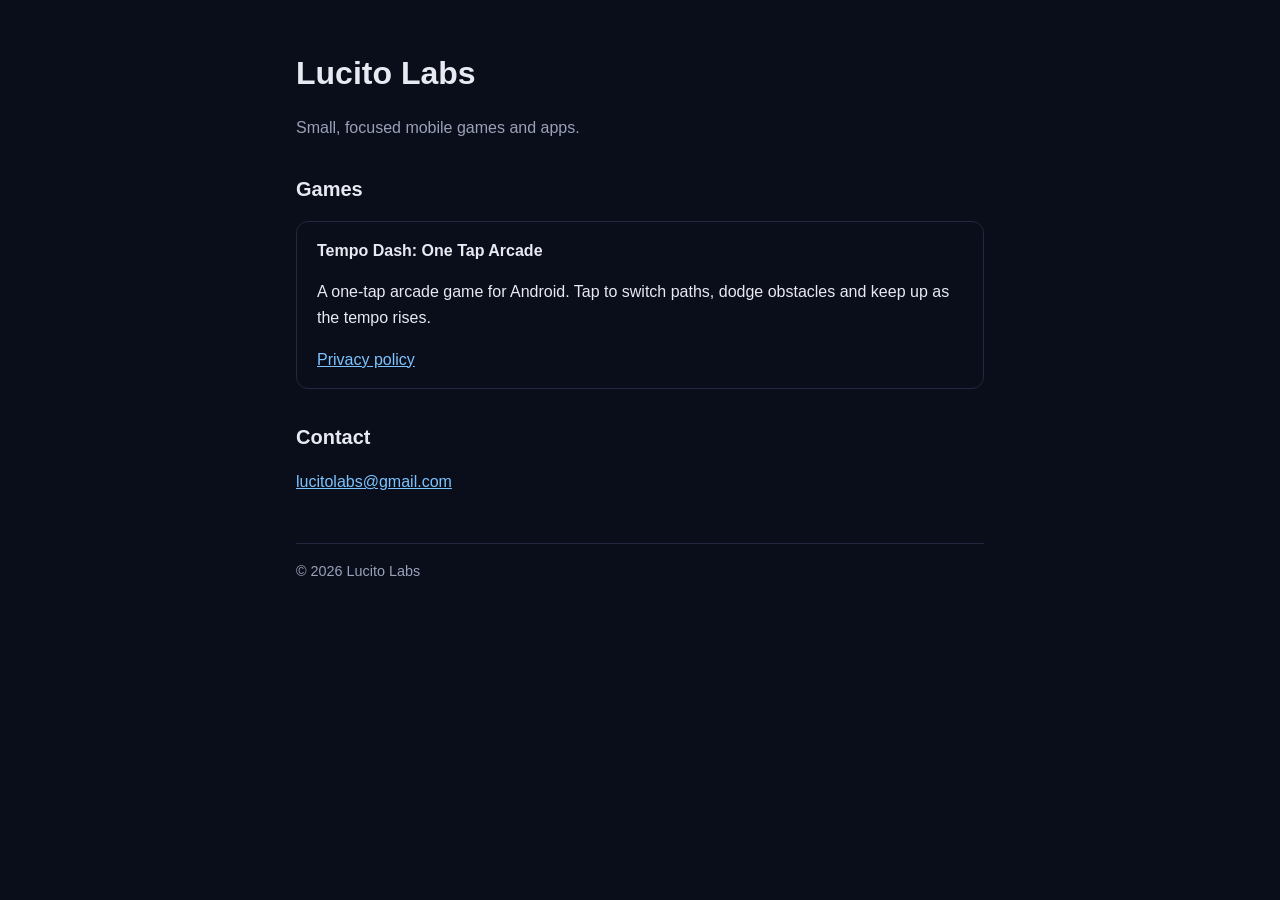
==== index.html @ 411f513b "feat: add studio site, Tempo Dash privacy policy and app-ads.txt" ====
<!doctype html>
<html lang="en">
<head>
  <meta charset="utf-8">
  <meta name="viewport" content="width=device-width, initial-scale=1">
  <title>Lucito Labs</title>
  <meta name="description" content="Lucito Labs makes small, focused mobile games and apps.">
  <link rel="stylesheet" href="style.css">
</head>
<body>
  <main>
    <h1>Lucito Labs</h1>
    <p class="muted">Small, focused mobile games and apps.</p>

    <h2>Games</h2>
    <div class="card">
      <strong>Tempo Dash: One Tap Arcade</strong>
      <p>A one-tap arcade game for Android. Tap to switch paths, dodge obstacles and keep up as the tempo rises.</p>
      <a href="tempo-dash/privacy.html">Privacy policy</a>
    </div>

    <h2>Contact</h2>
    <p><a href="mailto:lucitolabs@gmail.com">lucitolabs@gmail.com</a></p>

    <footer>&copy; 2026 Lucito Labs</footer>
  </main>
</body>
</html>
---- style.css ----
:root {
  --bg: #0a0d1a;
  --fg: #e8eaf2;
  --muted: #9aa1b8;
  --accent: #7cc4ff;
  --line: #222842;
}

* { box-sizing: border-box; }

body {
  margin: 0;
  background: var(--bg);
  color: var(--fg);
  font: 16px/1.6 -apple-system, BlinkMacSystemFont, "Segoe UI", Roboto, Helvetica, Arial, sans-serif;
}

main {
  max-width: 720px;
  margin: 0 auto;
  padding: 48px 16px 64px;
}

h1 { font-size: 2rem; margin: 0 0 8px; }
h2 { font-size: 1.25rem; margin: 32px 0 8px; }
p, li { color: var(--fg); }
.muted { color: var(--muted); }
a { color: var(--accent); }

.card {
  border: 1px solid var(--line);
  border-radius: 12px;
  padding: 16px 20px;
  margin: 16px 0;
}

footer {
  margin-top: 48px;
  padding-top: 16px;
  border-top: 1px solid var(--line);
  color: var(--muted);
  font-size: 0.9rem;
}
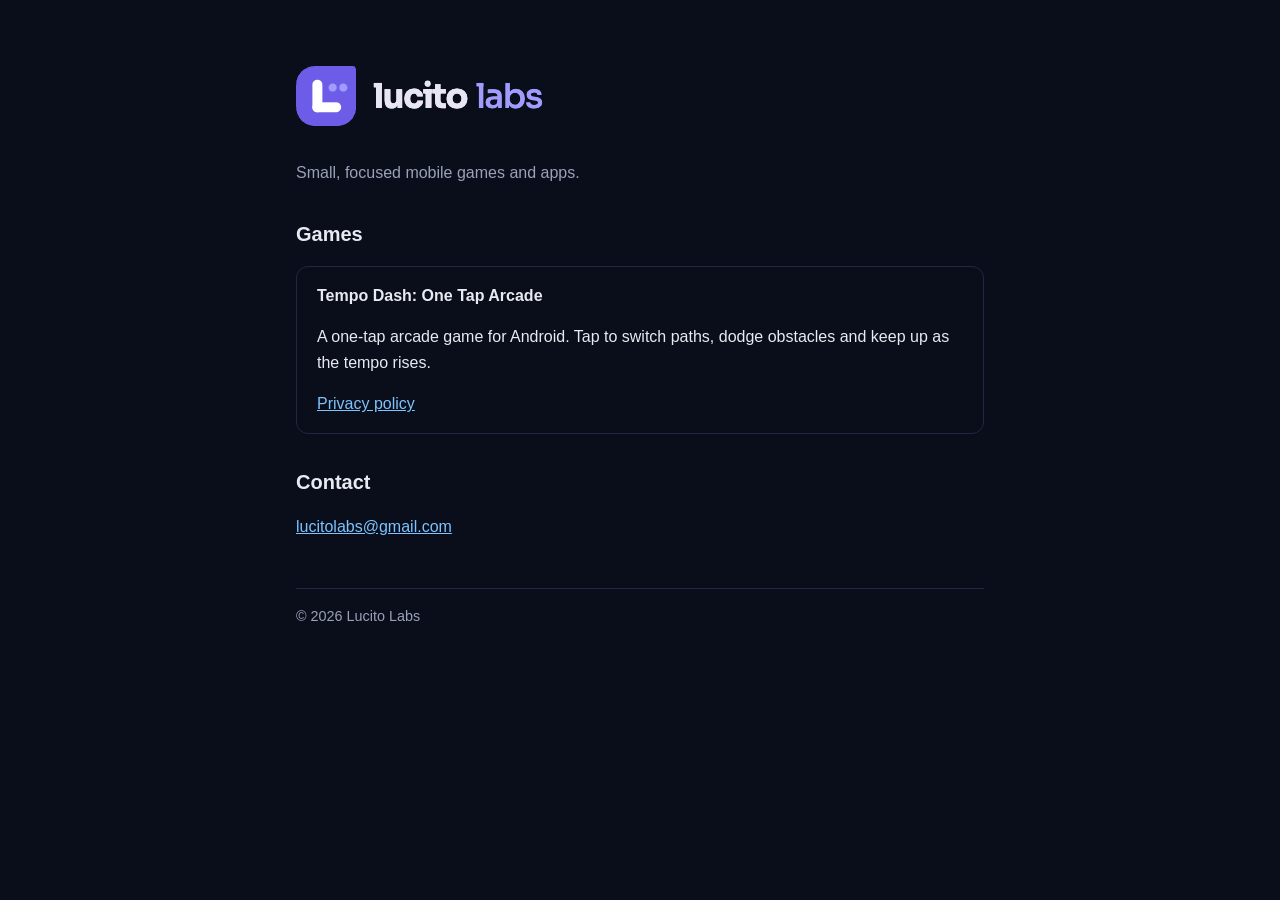
==== commit 1b39a2f1: "feat: add brand favicon, header logo and share card" ====
--- a/index.html
+++ b/index.html
@@ -5,11 +5,22 @@
   <meta name="viewport" content="width=device-width, initial-scale=1">
   <title>Lucito Labs</title>
   <meta name="description" content="Lucito Labs makes small, focused mobile games and apps.">
+  <link rel="icon" href="favicon.ico" sizes="any">
+  <link rel="icon" href="assets/favicon.svg" type="image/svg+xml">
+  <link rel="apple-touch-icon" href="assets/apple-touch-icon-180.png">
+  <meta property="og:type" content="website">
+  <meta property="og:url" content="https://lucitolabs.github.io/">
+  <meta property="og:title" content="Lucito Labs">
+  <meta property="og:description" content="Small, focused mobile games and apps.">
+  <meta property="og:image" content="https://lucitolabs.github.io/assets/og.png">
+  <meta property="og:image:width" content="1200">
+  <meta property="og:image:height" content="630">
+  <meta name="twitter:card" content="summary_large_image">
   <link rel="stylesheet" href="style.css">
 </head>
 <body>
   <main>
-    <h1>Lucito Labs</h1>
+    <h1><img class="logo" src="assets/header-koyu-zemin.png" srcset="assets/header-koyu-zemin@2x.png 2x" width="360" height="96" alt="Lucito Labs"></h1>
     <p class="muted">Small, focused mobile games and apps.</p>
 
     <h2>Games</h2>
--- a/style.css
+++ b/style.css
@@ -22,6 +22,7 @@
 }
 
 h1 { font-size: 2rem; margin: 0 0 8px; }
+h1 .logo { display: block; max-width: 100%; height: auto; margin-left: -57px; }
 h2 { font-size: 1.25rem; margin: 32px 0 8px; }
 p, li { color: var(--fg); }
 .muted { color: var(--muted); }
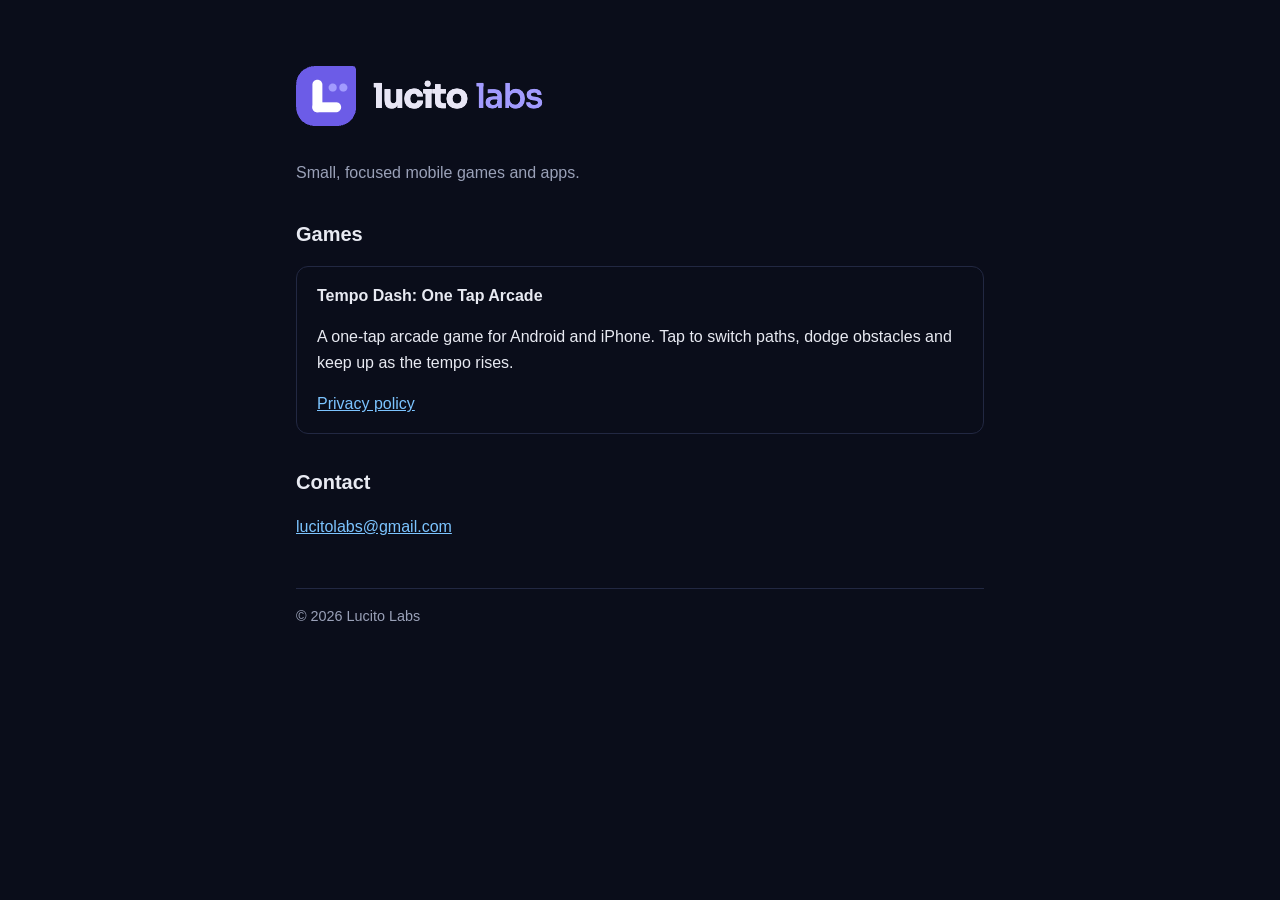
==== commit 01823756: "docs(privacy): cover Tempo Dash on iOS" ====
--- a/index.html
+++ b/index.html
@@ -26,7 +26,7 @@
     <h2>Games</h2>
     <div class="card">
       <strong>Tempo Dash: One Tap Arcade</strong>
-      <p>A one-tap arcade game for Android. Tap to switch paths, dodge obstacles and keep up as the tempo rises.</p>
+      <p>A one-tap arcade game for Android and iPhone. Tap to switch paths, dodge obstacles and keep up as the tempo rises.</p>
       <a href="tempo-dash/privacy.html">Privacy policy</a>
     </div>
 
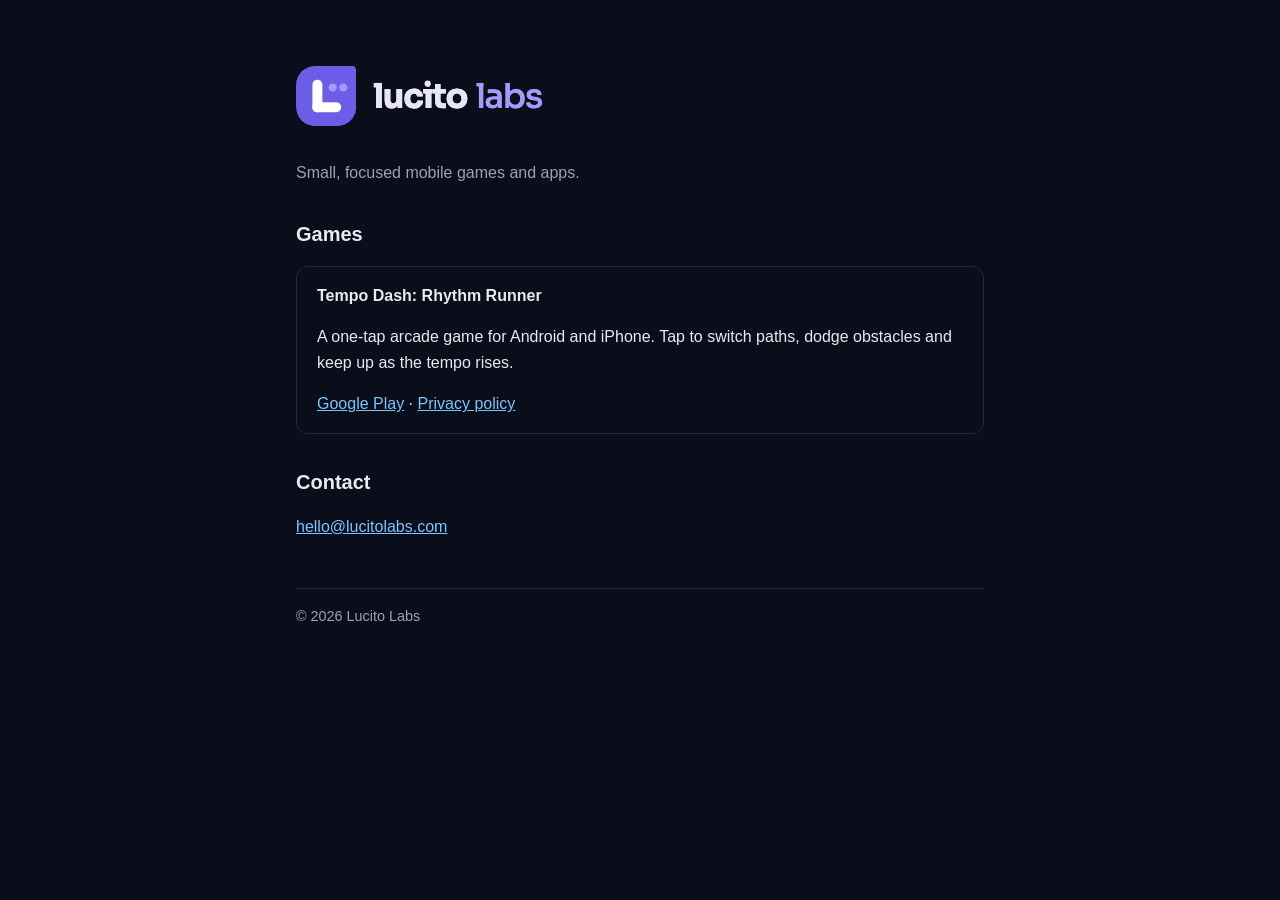
==== commit 6d168d31: "feat(site): serve the site from lucitolabs.com Add the CNAME, a /tempo-dash short link to the Play l" ====
--- a/index.html
+++ b/index.html
@@ -9,10 +9,10 @@
   <link rel="icon" href="assets/favicon.svg" type="image/svg+xml">
   <link rel="apple-touch-icon" href="assets/apple-touch-icon-180.png">
   <meta property="og:type" content="website">
-  <meta property="og:url" content="https://lucitolabs.github.io/">
+  <meta property="og:url" content="https://lucitolabs.com/">
   <meta property="og:title" content="Lucito Labs">
   <meta property="og:description" content="Small, focused mobile games and apps.">
-  <meta property="og:image" content="https://lucitolabs.github.io/assets/og.png">
+  <meta property="og:image" content="https://lucitolabs.com/assets/og.png">
   <meta property="og:image:width" content="1200">
   <meta property="og:image:height" content="630">
   <meta name="twitter:card" content="summary_large_image">
@@ -25,13 +25,13 @@
 
     <h2>Games</h2>
     <div class="card">
-      <strong>Tempo Dash: One Tap Arcade</strong>
+      <strong>Tempo Dash: Rhythm Runner</strong>
       <p>A one-tap arcade game for Android and iPhone. Tap to switch paths, dodge obstacles and keep up as the tempo rises.</p>
-      <a href="tempo-dash/privacy.html">Privacy policy</a>
+      <a href="https://play.google.com/store/apps/details?id=com.lucito.tempodash">Google Play</a> · <a href="tempo-dash/privacy.html">Privacy policy</a>
     </div>
 
     <h2>Contact</h2>
-    <p><a href="mailto:lucitolabs@gmail.com">lucitolabs@gmail.com</a></p>
+    <p><a href="mailto:hello@lucitolabs.com">hello@lucitolabs.com</a></p>
 
     <footer>&copy; 2026 Lucito Labs</footer>
   </main>
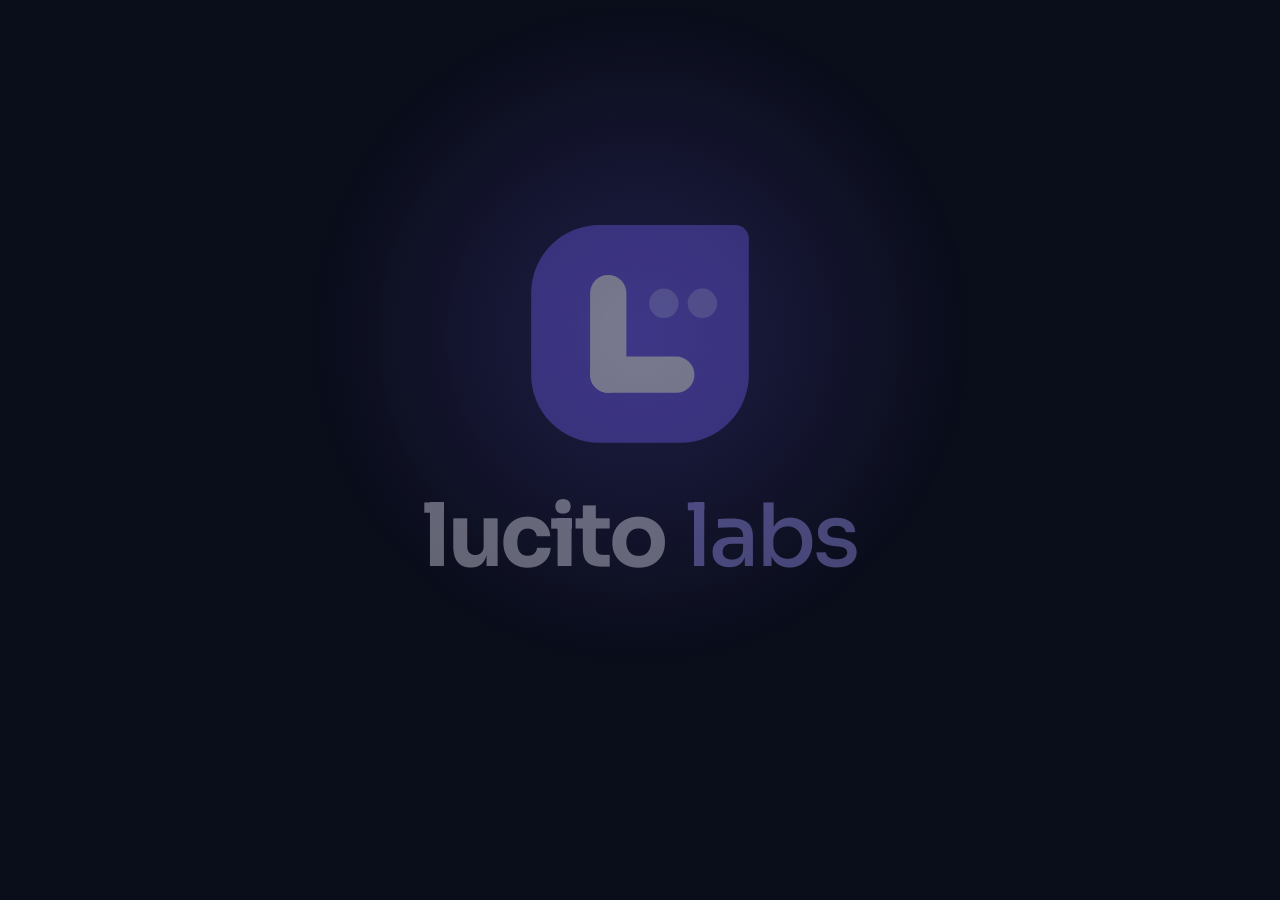
==== commit 0ecc723b: "feat(site): add the Lucito Labs landing page One-screen studio page with the Kulak splash, a phone l" ====
--- a/index.html
+++ b/index.html
@@ -2,38 +2,108 @@
 <html lang="en">
 <head>
   <meta charset="utf-8">
-  <meta name="viewport" content="width=device-width, initial-scale=1">
+  <meta name="viewport" content="width=device-width, initial-scale=1, viewport-fit=cover">
   <title>Lucito Labs</title>
-  <meta name="description" content="Lucito Labs makes small, focused mobile games and apps.">
+  <meta name="description" content="Lucito Labs is an independent studio making small mobile games. Tempo Dash: Rhythm Runner is out now on Google Play.">
+  <meta name="theme-color" content="#0a0d1a">
+  <link rel="canonical" href="https://lucitolabs.com/">
   <link rel="icon" href="favicon.ico" sizes="any">
   <link rel="icon" href="assets/favicon.svg" type="image/svg+xml">
   <link rel="apple-touch-icon" href="assets/apple-touch-icon-180.png">
   <meta property="og:type" content="website">
   <meta property="og:url" content="https://lucitolabs.com/">
   <meta property="og:title" content="Lucito Labs">
-  <meta property="og:description" content="Small, focused mobile games and apps.">
+  <meta property="og:description" content="Small games with a beat. Tempo Dash: Rhythm Runner is out now on Google Play.">
   <meta property="og:image" content="https://lucitolabs.com/assets/og.png">
   <meta property="og:image:width" content="1200">
   <meta property="og:image:height" content="630">
   <meta name="twitter:card" content="summary_large_image">
-  <link rel="stylesheet" href="style.css">
+  <link rel="preload" href="assets/fonts/sora.ttf" as="font" type="font/ttf" crossorigin>
+  <link rel="stylesheet" href="assets/home.css">
+  <script src="assets/splash.js"></script>
 </head>
 <body>
+  <svg width="0" height="0" style="position:absolute" aria-hidden="true">
+    <symbol id="i-youtube" viewBox="0 0 24 24"><path d="M23.498 6.186a3.016 3.016 0 0 0-2.122-2.136C19.505 3.545 12 3.545 12 3.545s-7.505 0-9.377.505A3.017 3.017 0 0 0 .502 6.186C0 8.07 0 12 0 12s0 3.93.502 5.814a3.016 3.016 0 0 0 2.122 2.136c1.871.505 9.376.505 9.376.505s7.505 0 9.377-.505a3.015 3.015 0 0 0 2.122-2.136C24 15.93 24 12 24 12s0-3.93-.502-5.814zM9.545 15.568V8.432L15.818 12l-6.273 3.568z"/></symbol>
+    <symbol id="i-tiktok" viewBox="0 0 24 24"><path d="M12.525.02c1.31-.02 2.61-.01 3.91-.02.08 1.53.63 3.09 1.75 4.17 1.12 1.11 2.7 1.62 4.24 1.79v4.03c-1.44-.05-2.89-.35-4.2-.97-.57-.26-1.1-.59-1.62-.93-.01 2.92.01 5.84-.02 8.75-.08 1.4-.54 2.79-1.35 3.94-1.31 1.92-3.58 3.17-5.91 3.21-1.43.08-2.86-.31-4.08-1.03-2.02-1.19-3.44-3.37-3.65-5.71-.02-.5-.03-1-.01-1.49.18-1.9 1.12-3.72 2.58-4.96 1.66-1.44 3.98-2.13 6.15-1.72.02 1.48-.04 2.96-.04 4.44-.99-.32-2.15-.23-3.02.37-.63.41-1.11 1.04-1.36 1.75-.21.51-.15 1.07-.14 1.61.24 1.64 1.82 3.02 3.5 2.87 1.12-.01 2.19-.66 2.77-1.61.19-.33.4-.67.41-1.06.1-1.79.06-3.57.07-5.36.01-4.03-.01-8.05.02-12.07z"/></symbol>
+    <symbol id="i-instagram" viewBox="0 0 24 24"><path d="M7.0301.084c-1.2768.0602-2.1487.264-2.911.5634-.7888.3075-1.4575.72-2.1228 1.3877-.6652.6677-1.075 1.3368-1.3802 2.127-.2954.7638-.4956 1.6365-.552 2.914-.0564 1.2775-.0689 1.6882-.0626 4.947.0062 3.2586.0206 3.6671.0825 4.9473.061 1.2765.264 2.1482.5635 2.9107.308.7889.72 1.4573 1.388 2.1228.6679.6655 1.3365 1.0743 2.1285 1.38.7632.295 1.6361.4961 2.9134.552 1.2773.056 1.6884.069 4.9462.0627 3.2578-.0062 3.668-.0207 4.9478-.0814 1.28-.0607 2.147-.2652 2.9098-.5633.7889-.3086 1.4578-.72 2.1228-1.3881.665-.6682 1.0745-1.3378 1.3795-2.1284.2957-.7632.4966-1.636.552-2.9124.056-1.2809.0692-1.6898.063-4.948-.0063-3.2583-.021-3.6668-.0817-4.9465-.0607-1.2797-.264-2.1487-.5633-2.9117-.3084-.7889-.72-1.4568-1.3876-2.1228C21.2982 1.33 20.628.9208 19.8378.6165 19.074.321 18.2017.1197 16.9244.0645 15.6471.0093 15.236-.005 11.977.0014 8.718.0076 8.31.0215 7.0301.0839m.1402 21.6932c-1.17-.0509-1.8053-.2453-2.2287-.408-.5606-.216-.96-.4771-1.3819-.895-.422-.4178-.6811-.8186-.9-1.378-.1644-.4234-.3624-1.058-.4171-2.228-.0595-1.2645-.072-1.6442-.079-4.848-.007-3.2037.0053-3.583.0607-4.848.05-1.169.2456-1.805.408-2.2282.216-.5613.4762-.96.895-1.3816.4188-.4217.8184-.6814 1.3783-.9003.423-.1651 1.0575-.3614 2.227-.4171 1.2655-.06 1.6447-.072 4.848-.079 3.2033-.007 3.5835.005 4.8495.0608 1.169.0508 1.8053.2445 2.228.408.5608.216.96.4754 1.3816.895.4217.4194.6816.8176.9005 1.3787.1653.4217.3617 1.056.4169 2.2263.0602 1.2655.0739 1.645.0796 4.848.0058 3.203-.0055 3.5834-.061 4.848-.051 1.17-.245 1.8055-.408 2.2294-.216.5604-.4763.96-.8954 1.3814-.419.4215-.8181.6811-1.3783.9-.4224.1649-1.0577.3617-2.2262.4174-1.2656.0595-1.6448.072-4.8493.079-3.2045.007-3.5825-.006-4.848-.0608M16.953 5.5864A1.44 1.44 0 1 0 18.39 4.144a1.44 1.44 0 0 0-1.437 1.4424M5.8385 12.012c.0067 3.4032 2.7706 6.1557 6.173 6.1493 3.4026-.0065 6.157-2.7701 6.1506-6.1733-.0065-3.4032-2.771-6.1565-6.174-6.1498-3.403.0067-6.156 2.771-6.1496 6.1738M8 12.0077a4 4 0 1 1 4.008 3.9921A3.9996 3.9996 0 0 1 8 12.0077"/></symbol>
+    <symbol id="i-play" viewBox="0 0 24 24"><path d="M7 4.6v14.8a1 1 0 0 0 1.52.85l12.1-7.4a1 1 0 0 0 0-1.7L8.52 3.75A1 1 0 0 0 7 4.6z"/></symbol>
+    <symbol id="i-mail" viewBox="0 0 24 24"><rect class="icon-stroke" x="3" y="5" width="18" height="14" rx="3"/><path class="icon-stroke" d="m4 7 8 6 8-6"/></symbol>
+    <symbol id="i-close" viewBox="0 0 24 24"><path class="icon-stroke" d="M6 6l12 12M18 6 6 18"/></symbol>
+    <symbol id="i-phone" viewBox="0 0 24 24"><rect class="icon-stroke" x="6.5" y="2.5" width="11" height="19" rx="3"/><path class="icon-stroke" d="M11 18.5h2"/></symbol>
+  </svg>
+
+  <header data-rise style="--i:0">
+    <a class="brand" href="./" aria-label="Lucito Labs home">
+      <svg viewBox="0 0 96 96" aria-hidden="true"><path fill="#6c5ce7" d="M30 0H90A6 6 0 0 1 96 6V66A30 30 0 0 1 66 96H30A30 30 0 0 1 0 66V30A30 30 0 0 1 30 0Z"/><rect x="26" y="22" width="16" height="52" rx="8" fill="#fff"/><rect x="26" y="58" width="46" height="16" rx="8" fill="#fff"/><circle class="tile-eye" cx="58.5" cy="34.5" r="6.5" fill="#a29bfe"/><circle class="tile-eye" cx="75.5" cy="34.5" r="6.5" fill="#a29bfe"/></svg>
+      <span><b>lucito</b> <i>labs</i></span>
+    </a>
+    <nav class="social" aria-label="Lucito Labs on social media">
+      <a href="https://www.youtube.com/@LucitoLabs" aria-label="YouTube"><svg class="icon"><use href="#i-youtube"/></svg></a>
+      <a href="https://www.tiktok.com/@lucito.labs" aria-label="TikTok"><svg class="icon"><use href="#i-tiktok"/></svg></a>
+      <a href="https://www.instagram.com/lucitolabs/" aria-label="Instagram"><svg class="icon"><use href="#i-instagram"/></svg></a>
+    </nav>
+  </header>
+
   <main>
-    <h1><img class="logo" src="assets/header-koyu-zemin.png" srcset="assets/header-koyu-zemin@2x.png 2x" width="360" height="96" alt="Lucito Labs"></h1>
-    <p class="muted">Small, focused mobile games and apps.</p>
+    <section>
+      <p class="mono muted" data-rise style="--i:1">Independent mobile game studio</p>
+      <h1 data-rise style="--i:2">Small games<br><em>with a beat</em><span class="beat" aria-hidden="true"></span></h1>
+      <p class="lede" data-rise style="--i:3">We make short, sharp games for your phone. The first one is out now.</p>
 
-    <h2>Games</h2>
-    <div class="card">
-      <strong>Tempo Dash: Rhythm Runner</strong>
-      <p>A one-tap arcade game for Android and iPhone. Tap to switch paths, dodge obstacles and keep up as the tempo rises.</p>
-      <a href="https://play.google.com/store/apps/details?id=com.lucito.tempodash">Google Play</a> · <a href="tempo-dash/privacy.html">Privacy policy</a>
-    </div>
+      <article class="game" data-rise style="--i:4">
+        <img src="assets/media/tempo-dash-icon.png" alt="" width="72" height="72">
+        <h2>Tempo Dash: Rhythm Runner</h2>
+        <p>The track and the music speed up together. Every boss is a song.</p>
+        <div class="actions">
+          <a class="store" href="https://play.google.com/store/apps/details?id=com.lucito.tempodash"><img src="assets/google-play-badge.png" alt="Get it on Google Play" width="188" height="56"></a>
+          <button class="btn" type="button" data-trailer><span class="disc"><svg class="icon"><use href="#i-play"/></svg></span>Watch trailer</button>
+          <span class="soon"><svg class="icon"><use href="#i-phone"/></svg>App Store: coming soon</span>
+        </div>
+      </article>
+    </section>
 
-    <h2>Contact</h2>
-    <p><a href="mailto:hello@lucitolabs.com">hello@lucitolabs.com</a></p>
+    <figure data-rise style="--i:3">
+      <div class="phone"><video src="assets/media/reel.mp4" poster="assets/media/reel-poster.jpg" autoplay muted loop playsinline aria-label="Tempo Dash gameplay: orbit, run and hop"></video></div>
+      <ul class="modes mono" aria-hidden="true"><li class="on">Orbit</li><li>Run</li><li>Hop</li></ul>
+      <button class="play-fab" type="button" data-trailer aria-label="Watch the Tempo Dash trailer"><svg class="icon"><use href="#i-play"/></svg></button>
+    </figure>
+  </main>
 
-    <footer>&copy; 2026 Lucito Labs</footer>
-  </main>
+  <footer data-rise style="--i:5">
+    <a class="mail link-u" href="mailto:hello@lucitolabs.com"><svg class="icon"><use href="#i-mail"/></svg>hello@lucitolabs.com</a>
+    <div class="legal"><a class="link-u" href="tempo-dash/privacy.html">Privacy</a><span>&copy; 2026 Lucito Labs</span></div>
+  </footer>
+
+  <dialog class="trailer" aria-label="Tempo Dash trailer">
+    <p class="caption mono muted">Tempo Dash: Rhythm Runner &middot; Official trailer</p>
+    <button class="close" type="button" aria-label="Close trailer"><svg class="icon"><use href="#i-close"/></svg></button>
+    <div class="frame"></div>
+  </dialog>
+
+  <script>
+    (() => {
+      const video = document.querySelector(".phone video");
+      const modes = document.querySelectorAll(".modes li");
+      const still = matchMedia("(prefers-reduced-motion: reduce)").matches;
+      if (still) { video.removeAttribute("autoplay"); video.pause(); }
+      video.addEventListener("timeupdate", () => {
+        const k = Math.min(2, Math.floor(video.currentTime / 5));
+        modes.forEach((m, i) => m.classList.toggle("on", i === k));
+      });
+
+      const dialog = document.querySelector(".trailer");
+      const frame = dialog.querySelector(".frame");
+      const open = () => {
+        frame.innerHTML = '<iframe src="https://www.youtube-nocookie.com/embed/CpBeDN_Ez5A?autoplay=1&rel=0&playsinline=1" title="Tempo Dash: Rhythm Runner trailer" allow="autoplay; encrypted-media; picture-in-picture; fullscreen" allowfullscreen></iframe>';
+        video.pause();
+        dialog.showModal();
+      };
+      document.querySelectorAll("[data-trailer]").forEach((b) => b.addEventListener("click", open));
+      dialog.querySelector(".close").addEventListener("click", () => dialog.close());
+      dialog.addEventListener("click", (e) => { if (e.target === dialog) dialog.close(); });
+      dialog.addEventListener("close", () => { frame.innerHTML = ""; if (!still) video.play().catch(() => {}); });
+    })();
+  </script>
 </body>
 </html>
--- a/assets/home.css
+++ b/assets/home.css
@@ -0,0 +1,195 @@
+@font-face { font-family: "Sora"; src: url("fonts/sora.ttf") format("truetype"); font-weight: 100 800; font-display: swap; }
+@font-face { font-family: "JetBrains Mono"; src: url("fonts/jetbrains_mono_regular.ttf") format("truetype"); font-weight: 400; font-display: swap; }
+
+:root {
+  --bg: #0a0d1a;
+  --ink: #e8e6f5;
+  --muted: #8b88a8;
+  --line: rgba(232, 230, 245, 0.12);
+  --purple: #6c5ce7;
+  --lavender: #a29bfe;
+  --yellow: #ffd14c;
+  --pad: clamp(16px, 4vw, 48px);
+  --ease-out: cubic-bezier(0.16, 1, 0.3, 1);
+  color-scheme: dark;
+}
+
+* { box-sizing: border-box; }
+html { background: var(--bg); }
+body {
+  margin: 0;
+  min-height: 100dvh;
+  display: grid;
+  grid-template-rows: auto 1fr auto;
+  overflow-x: hidden;
+  background: var(--bg);
+  color: var(--ink);
+  font: 400 16px/1.5 "Sora", system-ui, sans-serif;
+  -webkit-font-smoothing: antialiased;
+}
+body::before {
+  content: "";
+  position: fixed;
+  inset: -20vmax;
+  z-index: -1;
+  pointer-events: none;
+  background: radial-gradient(closest-side, rgba(108, 92, 231, 0.42), rgba(108, 92, 231, 0) 70%) 72% 46% / 90vmax 90vmax no-repeat;
+  animation: drift 18s ease-in-out infinite alternate;
+}
+@keyframes drift { to { transform: translate(-4vmax, 3vmax); } }
+
+a { color: inherit; text-decoration: none; }
+a:focus-visible, button:focus-visible { outline: 2px solid var(--lavender); outline-offset: 4px; border-radius: 8px; }
+img, video { display: block; max-width: 100%; }
+.icon { width: 20px; height: 20px; flex: none; fill: currentColor; }
+.icon-stroke { fill: none; stroke: currentColor; stroke-width: 2; stroke-linecap: round; stroke-linejoin: round; }
+.mono { font-family: "JetBrains Mono", ui-monospace, monospace; font-size: 12px; letter-spacing: 0.08em; text-transform: uppercase; }
+.muted { color: var(--muted); }
+
+/* Header */
+header, footer { display: flex; align-items: center; justify-content: space-between; gap: 16px; padding: 20px var(--pad); }
+.brand { display: inline-flex; align-items: center; gap: 12px; font-size: 22px; line-height: 1; letter-spacing: -0.04em; }
+.brand svg { width: 34px; height: 34px; flex: none; }
+.brand b { font-weight: 700; }
+.brand i { font-style: normal; font-weight: 500; color: var(--lavender); }
+.tile-eye { transform-box: fill-box; transform-origin: center; animation: blink 6s infinite; }
+@keyframes blink { 0%, 92%, 100% { transform: scaleY(1); } 95% { transform: scaleY(0.15); } }
+
+.social { display: flex; gap: 8px; }
+.social a {
+  display: grid; place-items: center;
+  width: 44px; height: 44px; border-radius: 50%;
+  border: 1px solid var(--line); color: var(--ink);
+  transition: transform 0.3s var(--ease-out), border-color 0.3s, background 0.3s, color 0.3s;
+}
+.social a:hover { transform: translateY(-2px); border-color: transparent; background: var(--ink); color: var(--bg); }
+.social a:active { transform: scale(0.94); }
+.social .icon { width: 18px; height: 18px; }
+
+/* Hero */
+main { display: grid; grid-template-columns: minmax(0, 1.15fr) minmax(0, 0.85fr); align-items: center; gap: clamp(24px, 5vw, 80px); padding: 0 var(--pad); }
+h1 { margin: 0; font-weight: 700; letter-spacing: -0.055em; line-height: 0.92; font-size: clamp(52px, 8.4vw, 132px); }
+h1 em { font-style: normal; color: var(--lavender); }
+h1 .beat { display: inline-block; width: 0.22em; height: 0.22em; border-radius: 50%; background: var(--yellow); margin-left: 0.04em; animation: beat 0.46875s infinite; }
+@keyframes beat { 0% { transform: scale(1.35); } 40%, 100% { transform: scale(1); } }
+.lede { margin: 20px 0 0; max-width: 34ch; color: var(--muted); font-size: clamp(16px, 1.3vw, 19px); }
+
+.game {
+  margin-top: clamp(28px, 4vh, 48px);
+  display: grid; grid-template-columns: auto 1fr; gap: 6px 18px; align-items: center;
+  max-width: 680px; padding: 20px;
+  border: 1px solid var(--line); border-radius: 26px;
+  background: rgba(17, 21, 39, 0.6); backdrop-filter: blur(12px);
+}
+.game > img { width: 72px; height: 72px; border-radius: 18px; grid-row: span 2; }
+.game h2 { margin: 0; font-size: 20px; letter-spacing: -0.02em; line-height: 1.25; }
+.game p { margin: 0; color: var(--muted); font-size: 14px; }
+.actions { grid-column: 1 / -1; display: flex; flex-wrap: wrap; align-items: center; gap: 10px; margin-top: 14px; }
+
+.store { display: block; border-radius: 10px; transition: transform 0.3s var(--ease-out), box-shadow 0.3s; }
+.store img { height: 56px; width: auto; }
+.store:hover { transform: translateY(-2px); box-shadow: 0 12px 32px rgba(108, 92, 231, 0.45); }
+.store:active { transform: scale(0.97); }
+
+.btn {
+  display: inline-flex; align-items: center; gap: 10px;
+  min-height: 56px; padding: 0 22px 0 8px; border-radius: 999px;
+  border: 1px solid var(--line); background: none; color: var(--ink);
+  font: 600 15px/1 "Sora", sans-serif; cursor: pointer;
+  transition: border-color 0.3s, color 0.3s, transform 0.3s var(--ease-out);
+}
+.btn .disc { display: grid; place-items: center; width: 40px; height: 40px; border-radius: 50%; background: var(--yellow); color: #07080c; transition: transform 0.3s var(--ease-out); }
+.btn .disc .icon { width: 16px; height: 16px; margin-left: 2px; }
+.btn:hover { border-color: var(--yellow); }
+.btn:hover .disc { transform: scale(1.08); }
+.btn:active { transform: scale(0.97); }
+
+.soon { display: inline-flex; align-items: center; gap: 8px; min-height: 56px; padding: 0 16px; border-radius: 999px; border: 1px dashed var(--line); color: var(--muted); font-size: 14px; }
+.soon .icon { width: 16px; height: 16px; }
+
+/* Phone */
+figure { margin: 0; justify-self: center; position: relative; }
+.phone { width: min(330px, 28vw); aspect-ratio: 9 / 16; border-radius: 42px; padding: 10px; background: linear-gradient(160deg, #2a2f4a, #121527); box-shadow: 0 40px 120px rgba(108, 92, 231, 0.35), inset 0 0 0 1px rgba(255, 255, 255, 0.08); }
+.phone video { width: 100%; height: 100%; object-fit: cover; border-radius: 33px; background: #000; }
+.modes { position: absolute; left: -72px; top: 50%; transform: translateY(-50%); display: grid; gap: 14px; margin: 0; padding: 0; list-style: none; }
+.modes li { color: var(--muted); transition: color 0.3s; }
+.modes li.on { color: var(--yellow); }
+.modes li::before { content: ""; display: inline-block; width: 6px; height: 6px; margin-right: 8px; border-radius: 50%; background: currentColor; vertical-align: 2px; }
+.play-fab {
+  position: absolute; right: -22px; bottom: 56px;
+  display: grid; place-items: center; width: 72px; height: 72px; border-radius: 50%;
+  border: 0; background: var(--yellow); color: #07080c; cursor: pointer;
+  box-shadow: 0 16px 40px rgba(255, 209, 76, 0.3);
+  transition: transform 0.35s var(--ease-out);
+}
+.play-fab .icon { width: 26px; height: 26px; margin-left: 4px; }
+.play-fab::after { content: ""; position: absolute; inset: -8px; border-radius: 50%; border: 2px solid var(--yellow); opacity: 0; animation: ring 1.875s infinite; }
+@keyframes ring { 0% { opacity: 0.6; transform: scale(0.85); } 100% { opacity: 0; transform: scale(1.35); } }
+.play-fab:hover { transform: scale(1.08); }
+.play-fab:active { transform: scale(0.95); }
+
+/* Footer */
+footer { border-top: 1px solid var(--line); flex-wrap: wrap; }
+.mail { display: inline-flex; align-items: center; gap: 12px; font-size: clamp(20px, 2vw, 28px); font-weight: 600; letter-spacing: -0.03em; }
+.mail .icon { width: 24px; height: 24px; color: var(--lavender); transition: transform 0.3s var(--ease-out); }
+.mail:hover .icon { transform: translateY(-2px) rotate(-8deg); }
+.legal { display: flex; gap: 18px; color: var(--muted); font-size: 13px; }
+.link-u { background: linear-gradient(currentColor, currentColor) 0 100% / 0 1px no-repeat; transition: background-size 0.35s var(--ease-out), color 0.2s; }
+.link-u:hover { background-size: 100% 1px; color: #fff; }
+
+/* Trailer dialog */
+.trailer { width: 100vw; height: 100dvh; max-width: none; max-height: none; margin: 0; padding: 0; border: 0; background: rgba(5, 6, 14, 0.94); color: var(--ink); }
+.trailer::backdrop { background: rgba(5, 6, 14, 0.6); backdrop-filter: blur(8px); }
+.trailer[open] { display: grid; place-items: center; animation: fade 0.35s var(--ease-out); }
+@keyframes fade { from { opacity: 0; } }
+.trailer .frame { width: min(92vw, calc((100dvh - 160px) * 16 / 9)); aspect-ratio: 16 / 9; border-radius: 20px; overflow: hidden; background: #000; box-shadow: 0 40px 120px rgba(108, 92, 231, 0.35); }
+.trailer iframe { width: 100%; height: 100%; border: 0; display: block; }
+.trailer .close { position: fixed; top: 20px; right: var(--pad); display: grid; place-items: center; width: 48px; height: 48px; border-radius: 50%; border: 1px solid var(--line); background: rgba(17, 21, 39, 0.8); color: var(--ink); cursor: pointer; transition: transform 0.3s var(--ease-out), background 0.3s; }
+.trailer .close:hover { background: var(--ink); color: var(--bg); transform: rotate(90deg); }
+.trailer .close .icon { width: 20px; height: 20px; }
+.trailer .caption { position: fixed; left: var(--pad); top: 32px; }
+
+/* Reveal after the splash */
+.has-splash [data-rise] { opacity: 0; transform: translateY(24px); }
+.is-ready [data-rise] { opacity: 1; transform: none; transition: opacity 0.9s var(--ease-out), transform 0.9s var(--ease-out); transition-delay: calc(var(--i, 0) * 70ms); }
+.splash { position: fixed; inset: 0; z-index: 50; width: 100%; height: 100%; background: var(--bg); cursor: pointer; }
+.splash.is-gone { opacity: 0; transition: opacity 0.4s; pointer-events: none; }
+
+@media (max-width: 1199px) { .phone { width: min(290px, 32vw); } }
+@media (max-width: 1023px) {
+  body { grid-template-rows: auto auto auto; }
+  main { grid-template-columns: 1fr; justify-items: center; text-align: center; padding-top: 8px; padding-bottom: 40px; }
+  main section { display: grid; justify-items: center; }
+  .lede { margin-inline: auto; }
+  figure { order: -1; margin-bottom: 8px; }
+  .phone { width: min(260px, 50vw); border-radius: 36px; padding: 8px; }
+  .phone video { border-radius: 29px; }
+  .modes { left: auto; right: -84px; }
+  .play-fab { right: auto; left: -30px; bottom: 36px; }
+  .game { text-align: left; }
+  footer { flex-direction: column; align-items: center; gap: 12px; }
+}
+@media (max-width: 599px) {
+  main { justify-items: stretch; text-align: left; }
+  main section { justify-items: start; }
+  figure { justify-self: center; }
+  .brand { font-size: 20px; }
+  .brand svg { width: 30px; height: 30px; }
+  .social { gap: 6px; }
+  .social a { width: 40px; height: 40px; }
+  .phone { width: min(220px, 56vw); border-radius: 32px; padding: 7px; }
+  .phone video { border-radius: 26px; }
+  .modes { position: static; transform: none; display: flex; justify-content: center; gap: 18px; margin-top: 14px; }
+  .play-fab { left: -28px; bottom: 32px; width: 60px; height: 60px; }
+  .game { padding: 16px; }
+  .game > img { width: 56px; height: 56px; border-radius: 14px; }
+  .store img { height: 52px; }
+  .btn, .soon { min-height: 52px; }
+  footer { align-items: flex-start; }
+  .trailer .frame { width: 100vw; border-radius: 0; }
+}
+@media (max-width: 380px) { .brand i { display: none; } }
+
+@media (prefers-reduced-motion: reduce) {
+  *, *::before, *::after { animation-duration: 0.01ms !important; animation-iteration-count: 1 !important; transition-duration: 0.01ms !important; }
+}
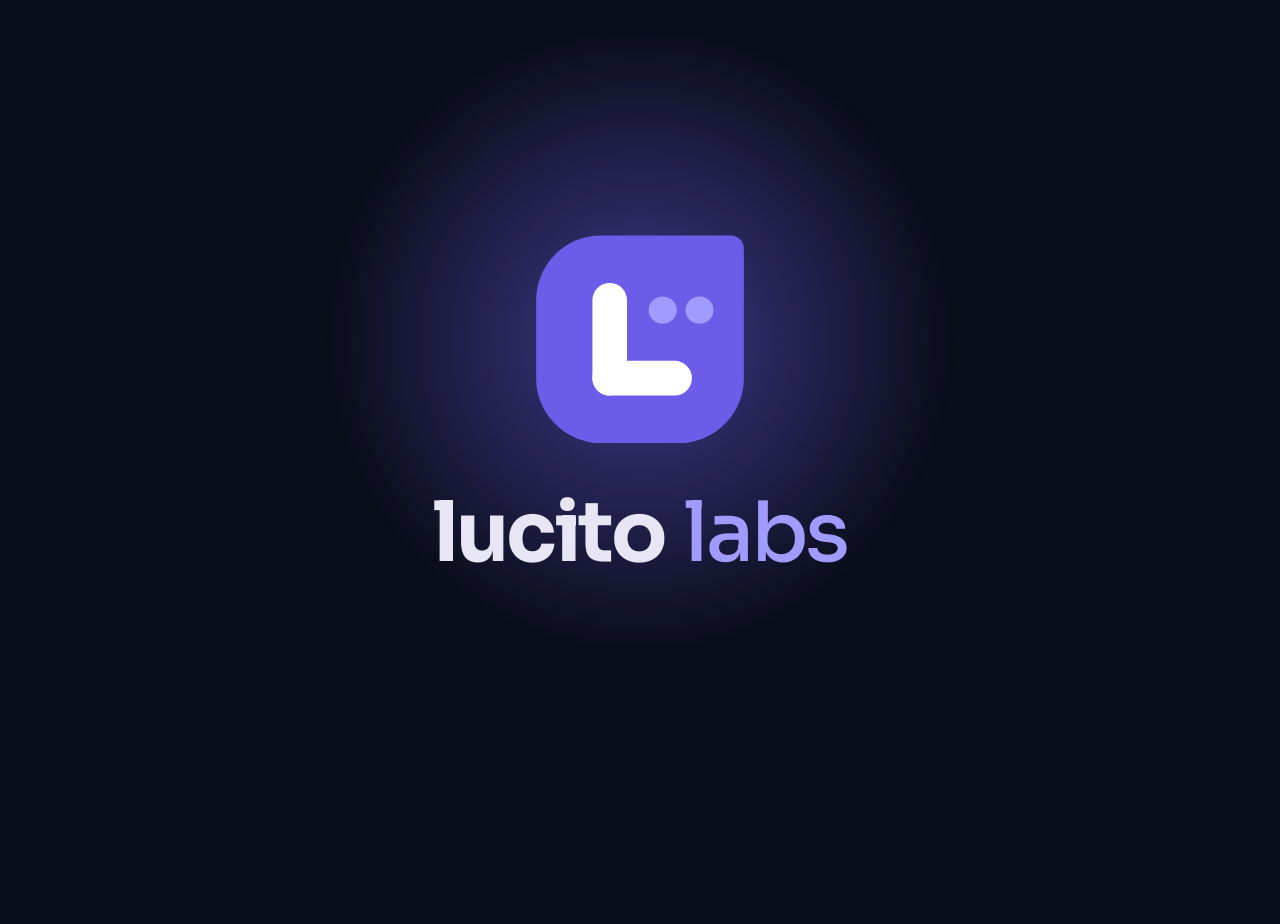
==== commit 2d171fc3: "fix(site): center the play icon in its buttons" ====
--- a/index.html
+++ b/index.html
@@ -27,7 +27,7 @@
     <symbol id="i-youtube" viewBox="0 0 24 24"><path d="M23.498 6.186a3.016 3.016 0 0 0-2.122-2.136C19.505 3.545 12 3.545 12 3.545s-7.505 0-9.377.505A3.017 3.017 0 0 0 .502 6.186C0 8.07 0 12 0 12s0 3.93.502 5.814a3.016 3.016 0 0 0 2.122 2.136c1.871.505 9.376.505 9.376.505s7.505 0 9.377-.505a3.015 3.015 0 0 0 2.122-2.136C24 15.93 24 12 24 12s0-3.93-.502-5.814zM9.545 15.568V8.432L15.818 12l-6.273 3.568z"/></symbol>
     <symbol id="i-tiktok" viewBox="0 0 24 24"><path d="M12.525.02c1.31-.02 2.61-.01 3.91-.02.08 1.53.63 3.09 1.75 4.17 1.12 1.11 2.7 1.62 4.24 1.79v4.03c-1.44-.05-2.89-.35-4.2-.97-.57-.26-1.1-.59-1.62-.93-.01 2.92.01 5.84-.02 8.75-.08 1.4-.54 2.79-1.35 3.94-1.31 1.92-3.58 3.17-5.91 3.21-1.43.08-2.86-.31-4.08-1.03-2.02-1.19-3.44-3.37-3.65-5.71-.02-.5-.03-1-.01-1.49.18-1.9 1.12-3.72 2.58-4.96 1.66-1.44 3.98-2.13 6.15-1.72.02 1.48-.04 2.96-.04 4.44-.99-.32-2.15-.23-3.02.37-.63.41-1.11 1.04-1.36 1.75-.21.51-.15 1.07-.14 1.61.24 1.64 1.82 3.02 3.5 2.87 1.12-.01 2.19-.66 2.77-1.61.19-.33.4-.67.41-1.06.1-1.79.06-3.57.07-5.36.01-4.03-.01-8.05.02-12.07z"/></symbol>
     <symbol id="i-instagram" viewBox="0 0 24 24"><path d="M7.0301.084c-1.2768.0602-2.1487.264-2.911.5634-.7888.3075-1.4575.72-2.1228 1.3877-.6652.6677-1.075 1.3368-1.3802 2.127-.2954.7638-.4956 1.6365-.552 2.914-.0564 1.2775-.0689 1.6882-.0626 4.947.0062 3.2586.0206 3.6671.0825 4.9473.061 1.2765.264 2.1482.5635 2.9107.308.7889.72 1.4573 1.388 2.1228.6679.6655 1.3365 1.0743 2.1285 1.38.7632.295 1.6361.4961 2.9134.552 1.2773.056 1.6884.069 4.9462.0627 3.2578-.0062 3.668-.0207 4.9478-.0814 1.28-.0607 2.147-.2652 2.9098-.5633.7889-.3086 1.4578-.72 2.1228-1.3881.665-.6682 1.0745-1.3378 1.3795-2.1284.2957-.7632.4966-1.636.552-2.9124.056-1.2809.0692-1.6898.063-4.948-.0063-3.2583-.021-3.6668-.0817-4.9465-.0607-1.2797-.264-2.1487-.5633-2.9117-.3084-.7889-.72-1.4568-1.3876-2.1228C21.2982 1.33 20.628.9208 19.8378.6165 19.074.321 18.2017.1197 16.9244.0645 15.6471.0093 15.236-.005 11.977.0014 8.718.0076 8.31.0215 7.0301.0839m.1402 21.6932c-1.17-.0509-1.8053-.2453-2.2287-.408-.5606-.216-.96-.4771-1.3819-.895-.422-.4178-.6811-.8186-.9-1.378-.1644-.4234-.3624-1.058-.4171-2.228-.0595-1.2645-.072-1.6442-.079-4.848-.007-3.2037.0053-3.583.0607-4.848.05-1.169.2456-1.805.408-2.2282.216-.5613.4762-.96.895-1.3816.4188-.4217.8184-.6814 1.3783-.9003.423-.1651 1.0575-.3614 2.227-.4171 1.2655-.06 1.6447-.072 4.848-.079 3.2033-.007 3.5835.005 4.8495.0608 1.169.0508 1.8053.2445 2.228.408.5608.216.96.4754 1.3816.895.4217.4194.6816.8176.9005 1.3787.1653.4217.3617 1.056.4169 2.2263.0602 1.2655.0739 1.645.0796 4.848.0058 3.203-.0055 3.5834-.061 4.848-.051 1.17-.245 1.8055-.408 2.2294-.216.5604-.4763.96-.8954 1.3814-.419.4215-.8181.6811-1.3783.9-.4224.1649-1.0577.3617-2.2262.4174-1.2656.0595-1.6448.072-4.8493.079-3.2045.007-3.5825-.006-4.848-.0608M16.953 5.5864A1.44 1.44 0 1 0 18.39 4.144a1.44 1.44 0 0 0-1.437 1.4424M5.8385 12.012c.0067 3.4032 2.7706 6.1557 6.173 6.1493 3.4026-.0065 6.157-2.7701 6.1506-6.1733-.0065-3.4032-2.771-6.1565-6.174-6.1498-3.403.0067-6.156 2.771-6.1496 6.1738M8 12.0077a4 4 0 1 1 4.008 3.9921A3.9996 3.9996 0 0 1 8 12.0077"/></symbol>
-    <symbol id="i-play" viewBox="0 0 24 24"><path d="M7 4.6v14.8a1 1 0 0 0 1.52.85l12.1-7.4a1 1 0 0 0 0-1.7L8.52 3.75A1 1 0 0 0 7 4.6z"/></symbol>
+    <symbol id="i-play" viewBox="0 0 24 24"><path d="M6 4.6v14.8a1 1 0 0 0 1.52.85l12.1-7.4a1 1 0 0 0 0-1.7L7.52 3.75A1 1 0 0 0 6 4.6z"/></symbol>
     <symbol id="i-mail" viewBox="0 0 24 24"><rect class="icon-stroke" x="3" y="5" width="18" height="14" rx="3"/><path class="icon-stroke" d="m4 7 8 6 8-6"/></symbol>
     <symbol id="i-close" viewBox="0 0 24 24"><path class="icon-stroke" d="M6 6l12 12M18 6 6 18"/></symbol>
     <symbol id="i-phone" viewBox="0 0 24 24"><rect class="icon-stroke" x="6.5" y="2.5" width="11" height="19" rx="3"/><path class="icon-stroke" d="M11 18.5h2"/></symbol>
--- a/assets/home.css
+++ b/assets/home.css
@@ -99,7 +99,7 @@
   transition: border-color 0.3s, color 0.3s, transform 0.3s var(--ease-out);
 }
 .btn .disc { display: grid; place-items: center; width: 40px; height: 40px; border-radius: 50%; background: var(--yellow); color: #07080c; transition: transform 0.3s var(--ease-out); }
-.btn .disc .icon { width: 16px; height: 16px; margin-left: 2px; }
+.btn .disc .icon { width: 16px; height: 16px; }
 .btn:hover { border-color: var(--yellow); }
 .btn:hover .disc { transform: scale(1.08); }
 .btn:active { transform: scale(0.97); }
@@ -122,7 +122,7 @@
   box-shadow: 0 16px 40px rgba(255, 209, 76, 0.3);
   transition: transform 0.35s var(--ease-out);
 }
-.play-fab .icon { width: 26px; height: 26px; margin-left: 4px; }
+.play-fab .icon { width: 26px; height: 26px; }
 .play-fab::after { content: ""; position: absolute; inset: -8px; border-radius: 50%; border: 2px solid var(--yellow); opacity: 0; animation: ring 1.875s infinite; }
 @keyframes ring { 0% { opacity: 0.6; transform: scale(0.85); } 100% { opacity: 0; transform: scale(1.35); } }
 .play-fab:hover { transform: scale(1.08); }
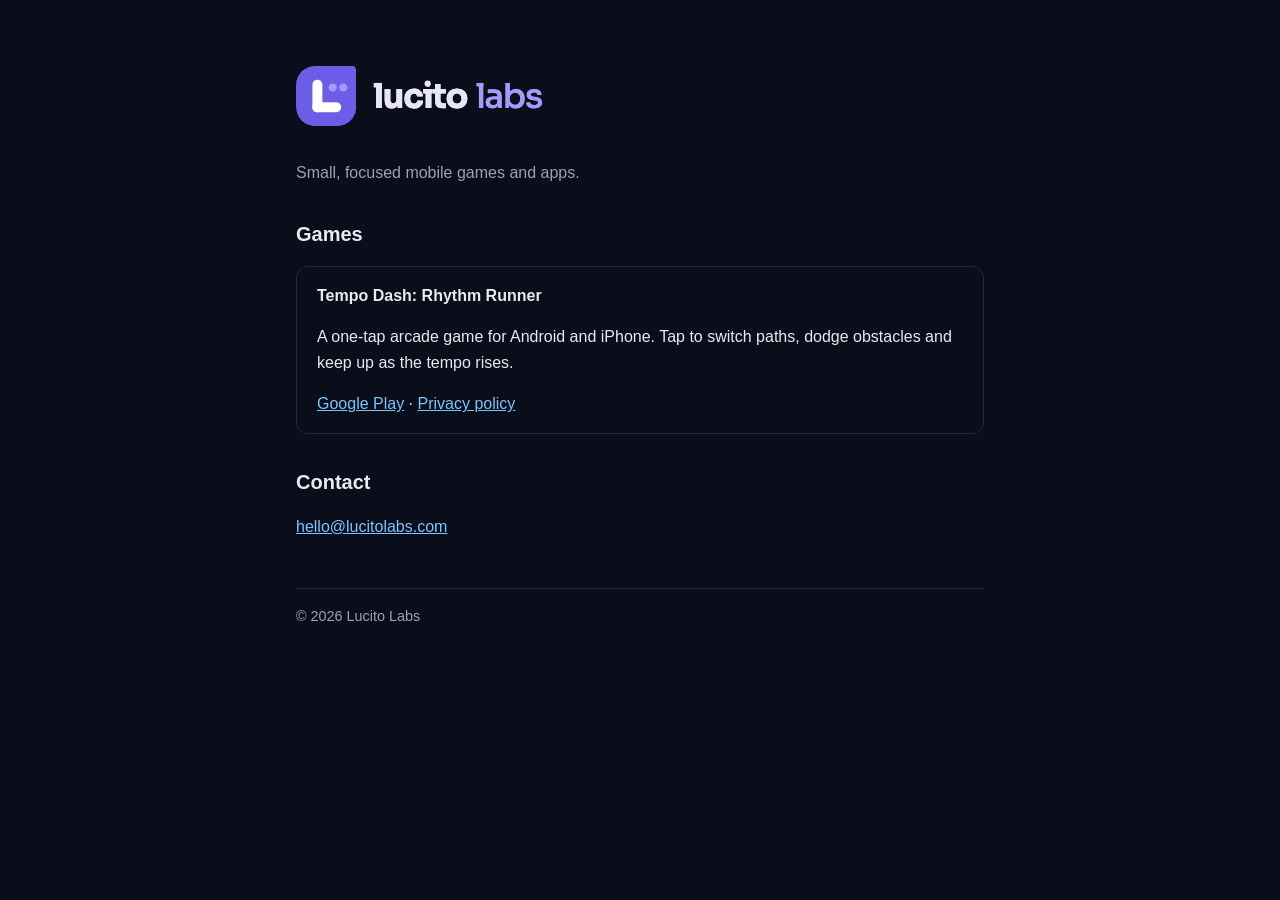
==== commit 4c0e7f50: "Merge pull request #7 from lucitolabs/feat/lucitolabs-domain feat(site): serve the site from lucitol" ====
--- a/index.html
+++ b/index.html
@@ -2,108 +2,38 @@
 <html lang="en">
 <head>
   <meta charset="utf-8">
-  <meta name="viewport" content="width=device-width, initial-scale=1, viewport-fit=cover">
+  <meta name="viewport" content="width=device-width, initial-scale=1">
   <title>Lucito Labs</title>
-  <meta name="description" content="Lucito Labs is an independent studio making small mobile games. Tempo Dash: Rhythm Runner is out now on Google Play.">
-  <meta name="theme-color" content="#0a0d1a">
-  <link rel="canonical" href="https://lucitolabs.com/">
+  <meta name="description" content="Lucito Labs makes small, focused mobile games and apps.">
   <link rel="icon" href="favicon.ico" sizes="any">
   <link rel="icon" href="assets/favicon.svg" type="image/svg+xml">
   <link rel="apple-touch-icon" href="assets/apple-touch-icon-180.png">
   <meta property="og:type" content="website">
   <meta property="og:url" content="https://lucitolabs.com/">
   <meta property="og:title" content="Lucito Labs">
-  <meta property="og:description" content="Small games with a beat. Tempo Dash: Rhythm Runner is out now on Google Play.">
+  <meta property="og:description" content="Small, focused mobile games and apps.">
   <meta property="og:image" content="https://lucitolabs.com/assets/og.png">
   <meta property="og:image:width" content="1200">
   <meta property="og:image:height" content="630">
   <meta name="twitter:card" content="summary_large_image">
-  <link rel="preload" href="assets/fonts/sora.ttf" as="font" type="font/ttf" crossorigin>
-  <link rel="stylesheet" href="assets/home.css">
-  <script src="assets/splash.js"></script>
+  <link rel="stylesheet" href="style.css">
 </head>
 <body>
-  <svg width="0" height="0" style="position:absolute" aria-hidden="true">
-    <symbol id="i-youtube" viewBox="0 0 24 24"><path d="M23.498 6.186a3.016 3.016 0 0 0-2.122-2.136C19.505 3.545 12 3.545 12 3.545s-7.505 0-9.377.505A3.017 3.017 0 0 0 .502 6.186C0 8.07 0 12 0 12s0 3.93.502 5.814a3.016 3.016 0 0 0 2.122 2.136c1.871.505 9.376.505 9.376.505s7.505 0 9.377-.505a3.015 3.015 0 0 0 2.122-2.136C24 15.93 24 12 24 12s0-3.93-.502-5.814zM9.545 15.568V8.432L15.818 12l-6.273 3.568z"/></symbol>
-    <symbol id="i-tiktok" viewBox="0 0 24 24"><path d="M12.525.02c1.31-.02 2.61-.01 3.91-.02.08 1.53.63 3.09 1.75 4.17 1.12 1.11 2.7 1.62 4.24 1.79v4.03c-1.44-.05-2.89-.35-4.2-.97-.57-.26-1.1-.59-1.62-.93-.01 2.92.01 5.84-.02 8.75-.08 1.4-.54 2.79-1.35 3.94-1.31 1.92-3.58 3.17-5.91 3.21-1.43.08-2.86-.31-4.08-1.03-2.02-1.19-3.44-3.37-3.65-5.71-.02-.5-.03-1-.01-1.49.18-1.9 1.12-3.72 2.58-4.96 1.66-1.44 3.98-2.13 6.15-1.72.02 1.48-.04 2.96-.04 4.44-.99-.32-2.15-.23-3.02.37-.63.41-1.11 1.04-1.36 1.75-.21.51-.15 1.07-.14 1.61.24 1.64 1.82 3.02 3.5 2.87 1.12-.01 2.19-.66 2.77-1.61.19-.33.4-.67.41-1.06.1-1.79.06-3.57.07-5.36.01-4.03-.01-8.05.02-12.07z"/></symbol>
-    <symbol id="i-instagram" viewBox="0 0 24 24"><path d="M7.0301.084c-1.2768.0602-2.1487.264-2.911.5634-.7888.3075-1.4575.72-2.1228 1.3877-.6652.6677-1.075 1.3368-1.3802 2.127-.2954.7638-.4956 1.6365-.552 2.914-.0564 1.2775-.0689 1.6882-.0626 4.947.0062 3.2586.0206 3.6671.0825 4.9473.061 1.2765.264 2.1482.5635 2.9107.308.7889.72 1.4573 1.388 2.1228.6679.6655 1.3365 1.0743 2.1285 1.38.7632.295 1.6361.4961 2.9134.552 1.2773.056 1.6884.069 4.9462.0627 3.2578-.0062 3.668-.0207 4.9478-.0814 1.28-.0607 2.147-.2652 2.9098-.5633.7889-.3086 1.4578-.72 2.1228-1.3881.665-.6682 1.0745-1.3378 1.3795-2.1284.2957-.7632.4966-1.636.552-2.9124.056-1.2809.0692-1.6898.063-4.948-.0063-3.2583-.021-3.6668-.0817-4.9465-.0607-1.2797-.264-2.1487-.5633-2.9117-.3084-.7889-.72-1.4568-1.3876-2.1228C21.2982 1.33 20.628.9208 19.8378.6165 19.074.321 18.2017.1197 16.9244.0645 15.6471.0093 15.236-.005 11.977.0014 8.718.0076 8.31.0215 7.0301.0839m.1402 21.6932c-1.17-.0509-1.8053-.2453-2.2287-.408-.5606-.216-.96-.4771-1.3819-.895-.422-.4178-.6811-.8186-.9-1.378-.1644-.4234-.3624-1.058-.4171-2.228-.0595-1.2645-.072-1.6442-.079-4.848-.007-3.2037.0053-3.583.0607-4.848.05-1.169.2456-1.805.408-2.2282.216-.5613.4762-.96.895-1.3816.4188-.4217.8184-.6814 1.3783-.9003.423-.1651 1.0575-.3614 2.227-.4171 1.2655-.06 1.6447-.072 4.848-.079 3.2033-.007 3.5835.005 4.8495.0608 1.169.0508 1.8053.2445 2.228.408.5608.216.96.4754 1.3816.895.4217.4194.6816.8176.9005 1.3787.1653.4217.3617 1.056.4169 2.2263.0602 1.2655.0739 1.645.0796 4.848.0058 3.203-.0055 3.5834-.061 4.848-.051 1.17-.245 1.8055-.408 2.2294-.216.5604-.4763.96-.8954 1.3814-.419.4215-.8181.6811-1.3783.9-.4224.1649-1.0577.3617-2.2262.4174-1.2656.0595-1.6448.072-4.8493.079-3.2045.007-3.5825-.006-4.848-.0608M16.953 5.5864A1.44 1.44 0 1 0 18.39 4.144a1.44 1.44 0 0 0-1.437 1.4424M5.8385 12.012c.0067 3.4032 2.7706 6.1557 6.173 6.1493 3.4026-.0065 6.157-2.7701 6.1506-6.1733-.0065-3.4032-2.771-6.1565-6.174-6.1498-3.403.0067-6.156 2.771-6.1496 6.1738M8 12.0077a4 4 0 1 1 4.008 3.9921A3.9996 3.9996 0 0 1 8 12.0077"/></symbol>
-    <symbol id="i-play" viewBox="0 0 24 24"><path d="M6 4.6v14.8a1 1 0 0 0 1.52.85l12.1-7.4a1 1 0 0 0 0-1.7L7.52 3.75A1 1 0 0 0 6 4.6z"/></symbol>
-    <symbol id="i-mail" viewBox="0 0 24 24"><rect class="icon-stroke" x="3" y="5" width="18" height="14" rx="3"/><path class="icon-stroke" d="m4 7 8 6 8-6"/></symbol>
-    <symbol id="i-close" viewBox="0 0 24 24"><path class="icon-stroke" d="M6 6l12 12M18 6 6 18"/></symbol>
-    <symbol id="i-phone" viewBox="0 0 24 24"><rect class="icon-stroke" x="6.5" y="2.5" width="11" height="19" rx="3"/><path class="icon-stroke" d="M11 18.5h2"/></symbol>
-  </svg>
+  <main>
+    <h1><img class="logo" src="assets/header-koyu-zemin.png" srcset="assets/header-koyu-zemin@2x.png 2x" width="360" height="96" alt="Lucito Labs"></h1>
+    <p class="muted">Small, focused mobile games and apps.</p>
 
-  <header data-rise style="--i:0">
-    <a class="brand" href="./" aria-label="Lucito Labs home">
-      <svg viewBox="0 0 96 96" aria-hidden="true"><path fill="#6c5ce7" d="M30 0H90A6 6 0 0 1 96 6V66A30 30 0 0 1 66 96H30A30 30 0 0 1 0 66V30A30 30 0 0 1 30 0Z"/><rect x="26" y="22" width="16" height="52" rx="8" fill="#fff"/><rect x="26" y="58" width="46" height="16" rx="8" fill="#fff"/><circle class="tile-eye" cx="58.5" cy="34.5" r="6.5" fill="#a29bfe"/><circle class="tile-eye" cx="75.5" cy="34.5" r="6.5" fill="#a29bfe"/></svg>
-      <span><b>lucito</b> <i>labs</i></span>
-    </a>
-    <nav class="social" aria-label="Lucito Labs on social media">
-      <a href="https://www.youtube.com/@LucitoLabs" aria-label="YouTube"><svg class="icon"><use href="#i-youtube"/></svg></a>
-      <a href="https://www.tiktok.com/@lucito.labs" aria-label="TikTok"><svg class="icon"><use href="#i-tiktok"/></svg></a>
-      <a href="https://www.instagram.com/lucitolabs/" aria-label="Instagram"><svg class="icon"><use href="#i-instagram"/></svg></a>
-    </nav>
-  </header>
+    <h2>Games</h2>
+    <div class="card">
+      <strong>Tempo Dash: Rhythm Runner</strong>
+      <p>A one-tap arcade game for Android and iPhone. Tap to switch paths, dodge obstacles and keep up as the tempo rises.</p>
+      <a href="https://play.google.com/store/apps/details?id=com.lucito.tempodash">Google Play</a> · <a href="tempo-dash/privacy.html">Privacy policy</a>
+    </div>
 
-  <main>
-    <section>
-      <p class="mono muted" data-rise style="--i:1">Independent mobile game studio</p>
-      <h1 data-rise style="--i:2">Small games<br><em>with a beat</em><span class="beat" aria-hidden="true"></span></h1>
-      <p class="lede" data-rise style="--i:3">We make short, sharp games for your phone. The first one is out now.</p>
+    <h2>Contact</h2>
+    <p><a href="mailto:hello@lucitolabs.com">hello@lucitolabs.com</a></p>
 
-      <article class="game" data-rise style="--i:4">
-        <img src="assets/media/tempo-dash-icon.png" alt="" width="72" height="72">
-        <h2>Tempo Dash: Rhythm Runner</h2>
-        <p>The track and the music speed up together. Every boss is a song.</p>
-        <div class="actions">
-          <a class="store" href="https://play.google.com/store/apps/details?id=com.lucito.tempodash"><img src="assets/google-play-badge.png" alt="Get it on Google Play" width="188" height="56"></a>
-          <button class="btn" type="button" data-trailer><span class="disc"><svg class="icon"><use href="#i-play"/></svg></span>Watch trailer</button>
-          <span class="soon"><svg class="icon"><use href="#i-phone"/></svg>App Store: coming soon</span>
-        </div>
-      </article>
-    </section>
-
-    <figure data-rise style="--i:3">
-      <div class="phone"><video src="assets/media/reel.mp4" poster="assets/media/reel-poster.jpg" autoplay muted loop playsinline aria-label="Tempo Dash gameplay: orbit, run and hop"></video></div>
-      <ul class="modes mono" aria-hidden="true"><li class="on">Orbit</li><li>Run</li><li>Hop</li></ul>
-      <button class="play-fab" type="button" data-trailer aria-label="Watch the Tempo Dash trailer"><svg class="icon"><use href="#i-play"/></svg></button>
-    </figure>
+    <footer>&copy; 2026 Lucito Labs</footer>
   </main>
-
-  <footer data-rise style="--i:5">
-    <a class="mail link-u" href="mailto:hello@lucitolabs.com"><svg class="icon"><use href="#i-mail"/></svg>hello@lucitolabs.com</a>
-    <div class="legal"><a class="link-u" href="tempo-dash/privacy.html">Privacy</a><span>&copy; 2026 Lucito Labs</span></div>
-  </footer>
-
-  <dialog class="trailer" aria-label="Tempo Dash trailer">
-    <p class="caption mono muted">Tempo Dash: Rhythm Runner &middot; Official trailer</p>
-    <button class="close" type="button" aria-label="Close trailer"><svg class="icon"><use href="#i-close"/></svg></button>
-    <div class="frame"></div>
-  </dialog>
-
-  <script>
-    (() => {
-      const video = document.querySelector(".phone video");
-      const modes = document.querySelectorAll(".modes li");
-      const still = matchMedia("(prefers-reduced-motion: reduce)").matches;
-      if (still) { video.removeAttribute("autoplay"); video.pause(); }
-      video.addEventListener("timeupdate", () => {
-        const k = Math.min(2, Math.floor(video.currentTime / 5));
-        modes.forEach((m, i) => m.classList.toggle("on", i === k));
-      });
-
-      const dialog = document.querySelector(".trailer");
-      const frame = dialog.querySelector(".frame");
-      const open = () => {
-        frame.innerHTML = '<iframe src="https://www.youtube-nocookie.com/embed/CpBeDN_Ez5A?autoplay=1&rel=0&playsinline=1" title="Tempo Dash: Rhythm Runner trailer" allow="autoplay; encrypted-media; picture-in-picture; fullscreen" allowfullscreen></iframe>';
-        video.pause();
-        dialog.showModal();
-      };
-      document.querySelectorAll("[data-trailer]").forEach((b) => b.addEventListener("click", open));
-      dialog.querySelector(".close").addEventListener("click", () => dialog.close());
-      dialog.addEventListener("click", (e) => { if (e.target === dialog) dialog.close(); });
-      dialog.addEventListener("close", () => { frame.innerHTML = ""; if (!still) video.play().catch(() => {}); });
-    })();
-  </script>
 </body>
 </html>
--- a/style.css
+++ b/style.css
@@ -0,0 +1,44 @@
+:root {
+  --bg: #0a0d1a;
+  --fg: #e8eaf2;
+  --muted: #9aa1b8;
+  --accent: #7cc4ff;
+  --line: #222842;
+}
+
+* { box-sizing: border-box; }
+
+body {
+  margin: 0;
+  background: var(--bg);
+  color: var(--fg);
+  font: 16px/1.6 -apple-system, BlinkMacSystemFont, "Segoe UI", Roboto, Helvetica, Arial, sans-serif;
+}
+
+main {
+  max-width: 720px;
+  margin: 0 auto;
+  padding: 48px 16px 64px;
+}
+
+h1 { font-size: 2rem; margin: 0 0 8px; }
+h1 .logo { display: block; max-width: 100%; height: auto; margin-left: -57px; }
+h2 { font-size: 1.25rem; margin: 32px 0 8px; }
+p, li { color: var(--fg); }
+.muted { color: var(--muted); }
+a { color: var(--accent); }
+
+.card {
+  border: 1px solid var(--line);
+  border-radius: 12px;
+  padding: 16px 20px;
+  margin: 16px 0;
+}
+
+footer {
+  margin-top: 48px;
+  padding-top: 16px;
+  border-top: 1px solid var(--line);
+  color: var(--muted);
+  font-size: 0.9rem;
+}
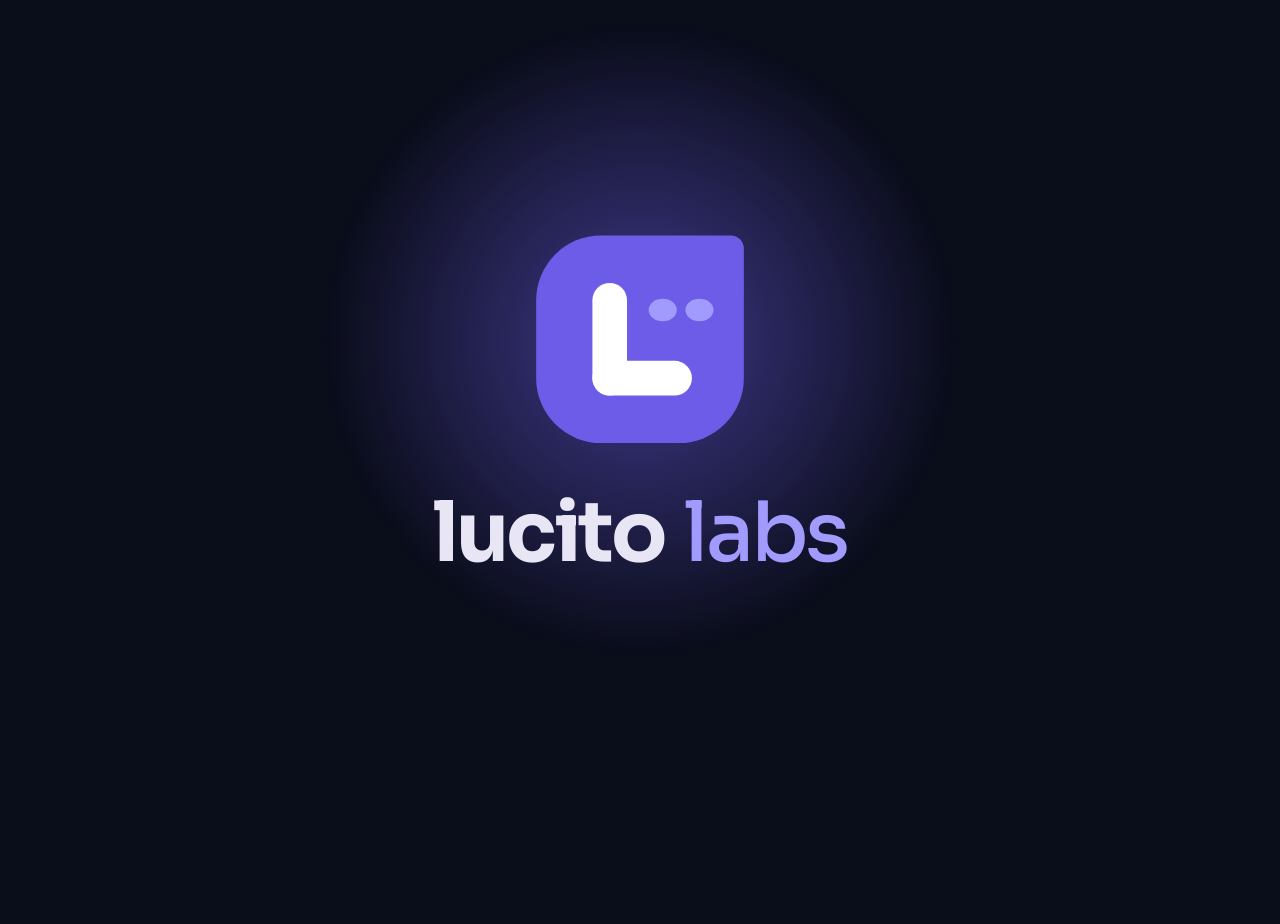
==== commit e3d5369d: "Merge pull request #8 from lucitolabs/feat/landing feat(site): add the Lucito Labs landing page" ====
--- a/index.html
+++ b/index.html
@@ -2,38 +2,108 @@
 <html lang="en">
 <head>
   <meta charset="utf-8">
-  <meta name="viewport" content="width=device-width, initial-scale=1">
+  <meta name="viewport" content="width=device-width, initial-scale=1, viewport-fit=cover">
   <title>Lucito Labs</title>
-  <meta name="description" content="Lucito Labs makes small, focused mobile games and apps.">
+  <meta name="description" content="Lucito Labs is an independent studio making small mobile games. Tempo Dash: Rhythm Runner is out now on Google Play.">
+  <meta name="theme-color" content="#0a0d1a">
+  <link rel="canonical" href="https://lucitolabs.com/">
   <link rel="icon" href="favicon.ico" sizes="any">
   <link rel="icon" href="assets/favicon.svg" type="image/svg+xml">
   <link rel="apple-touch-icon" href="assets/apple-touch-icon-180.png">
   <meta property="og:type" content="website">
   <meta property="og:url" content="https://lucitolabs.com/">
   <meta property="og:title" content="Lucito Labs">
-  <meta property="og:description" content="Small, focused mobile games and apps.">
+  <meta property="og:description" content="Small games with a beat. Tempo Dash: Rhythm Runner is out now on Google Play.">
   <meta property="og:image" content="https://lucitolabs.com/assets/og.png">
   <meta property="og:image:width" content="1200">
   <meta property="og:image:height" content="630">
   <meta name="twitter:card" content="summary_large_image">
-  <link rel="stylesheet" href="style.css">
+  <link rel="preload" href="assets/fonts/sora.ttf" as="font" type="font/ttf" crossorigin>
+  <link rel="stylesheet" href="assets/home.css">
+  <script src="assets/splash.js"></script>
 </head>
 <body>
+  <svg width="0" height="0" style="position:absolute" aria-hidden="true">
+    <symbol id="i-youtube" viewBox="0 0 24 24"><path d="M23.498 6.186a3.016 3.016 0 0 0-2.122-2.136C19.505 3.545 12 3.545 12 3.545s-7.505 0-9.377.505A3.017 3.017 0 0 0 .502 6.186C0 8.07 0 12 0 12s0 3.93.502 5.814a3.016 3.016 0 0 0 2.122 2.136c1.871.505 9.376.505 9.376.505s7.505 0 9.377-.505a3.015 3.015 0 0 0 2.122-2.136C24 15.93 24 12 24 12s0-3.93-.502-5.814zM9.545 15.568V8.432L15.818 12l-6.273 3.568z"/></symbol>
+    <symbol id="i-tiktok" viewBox="0 0 24 24"><path d="M12.525.02c1.31-.02 2.61-.01 3.91-.02.08 1.53.63 3.09 1.75 4.17 1.12 1.11 2.7 1.62 4.24 1.79v4.03c-1.44-.05-2.89-.35-4.2-.97-.57-.26-1.1-.59-1.62-.93-.01 2.92.01 5.84-.02 8.75-.08 1.4-.54 2.79-1.35 3.94-1.31 1.92-3.58 3.17-5.91 3.21-1.43.08-2.86-.31-4.08-1.03-2.02-1.19-3.44-3.37-3.65-5.71-.02-.5-.03-1-.01-1.49.18-1.9 1.12-3.72 2.58-4.96 1.66-1.44 3.98-2.13 6.15-1.72.02 1.48-.04 2.96-.04 4.44-.99-.32-2.15-.23-3.02.37-.63.41-1.11 1.04-1.36 1.75-.21.51-.15 1.07-.14 1.61.24 1.64 1.82 3.02 3.5 2.87 1.12-.01 2.19-.66 2.77-1.61.19-.33.4-.67.41-1.06.1-1.79.06-3.57.07-5.36.01-4.03-.01-8.05.02-12.07z"/></symbol>
+    <symbol id="i-instagram" viewBox="0 0 24 24"><path d="M7.0301.084c-1.2768.0602-2.1487.264-2.911.5634-.7888.3075-1.4575.72-2.1228 1.3877-.6652.6677-1.075 1.3368-1.3802 2.127-.2954.7638-.4956 1.6365-.552 2.914-.0564 1.2775-.0689 1.6882-.0626 4.947.0062 3.2586.0206 3.6671.0825 4.9473.061 1.2765.264 2.1482.5635 2.9107.308.7889.72 1.4573 1.388 2.1228.6679.6655 1.3365 1.0743 2.1285 1.38.7632.295 1.6361.4961 2.9134.552 1.2773.056 1.6884.069 4.9462.0627 3.2578-.0062 3.668-.0207 4.9478-.0814 1.28-.0607 2.147-.2652 2.9098-.5633.7889-.3086 1.4578-.72 2.1228-1.3881.665-.6682 1.0745-1.3378 1.3795-2.1284.2957-.7632.4966-1.636.552-2.9124.056-1.2809.0692-1.6898.063-4.948-.0063-3.2583-.021-3.6668-.0817-4.9465-.0607-1.2797-.264-2.1487-.5633-2.9117-.3084-.7889-.72-1.4568-1.3876-2.1228C21.2982 1.33 20.628.9208 19.8378.6165 19.074.321 18.2017.1197 16.9244.0645 15.6471.0093 15.236-.005 11.977.0014 8.718.0076 8.31.0215 7.0301.0839m.1402 21.6932c-1.17-.0509-1.8053-.2453-2.2287-.408-.5606-.216-.96-.4771-1.3819-.895-.422-.4178-.6811-.8186-.9-1.378-.1644-.4234-.3624-1.058-.4171-2.228-.0595-1.2645-.072-1.6442-.079-4.848-.007-3.2037.0053-3.583.0607-4.848.05-1.169.2456-1.805.408-2.2282.216-.5613.4762-.96.895-1.3816.4188-.4217.8184-.6814 1.3783-.9003.423-.1651 1.0575-.3614 2.227-.4171 1.2655-.06 1.6447-.072 4.848-.079 3.2033-.007 3.5835.005 4.8495.0608 1.169.0508 1.8053.2445 2.228.408.5608.216.96.4754 1.3816.895.4217.4194.6816.8176.9005 1.3787.1653.4217.3617 1.056.4169 2.2263.0602 1.2655.0739 1.645.0796 4.848.0058 3.203-.0055 3.5834-.061 4.848-.051 1.17-.245 1.8055-.408 2.2294-.216.5604-.4763.96-.8954 1.3814-.419.4215-.8181.6811-1.3783.9-.4224.1649-1.0577.3617-2.2262.4174-1.2656.0595-1.6448.072-4.8493.079-3.2045.007-3.5825-.006-4.848-.0608M16.953 5.5864A1.44 1.44 0 1 0 18.39 4.144a1.44 1.44 0 0 0-1.437 1.4424M5.8385 12.012c.0067 3.4032 2.7706 6.1557 6.173 6.1493 3.4026-.0065 6.157-2.7701 6.1506-6.1733-.0065-3.4032-2.771-6.1565-6.174-6.1498-3.403.0067-6.156 2.771-6.1496 6.1738M8 12.0077a4 4 0 1 1 4.008 3.9921A3.9996 3.9996 0 0 1 8 12.0077"/></symbol>
+    <symbol id="i-play" viewBox="0 0 24 24"><path d="M6 4.6v14.8a1 1 0 0 0 1.52.85l12.1-7.4a1 1 0 0 0 0-1.7L7.52 3.75A1 1 0 0 0 6 4.6z"/></symbol>
+    <symbol id="i-mail" viewBox="0 0 24 24"><rect class="icon-stroke" x="3" y="5" width="18" height="14" rx="3"/><path class="icon-stroke" d="m4 7 8 6 8-6"/></symbol>
+    <symbol id="i-close" viewBox="0 0 24 24"><path class="icon-stroke" d="M6 6l12 12M18 6 6 18"/></symbol>
+    <symbol id="i-phone" viewBox="0 0 24 24"><rect class="icon-stroke" x="6.5" y="2.5" width="11" height="19" rx="3"/><path class="icon-stroke" d="M11 18.5h2"/></symbol>
+  </svg>
+
+  <header data-rise style="--i:0">
+    <a class="brand" href="./" aria-label="Lucito Labs home">
+      <svg viewBox="0 0 96 96" aria-hidden="true"><path fill="#6c5ce7" d="M30 0H90A6 6 0 0 1 96 6V66A30 30 0 0 1 66 96H30A30 30 0 0 1 0 66V30A30 30 0 0 1 30 0Z"/><rect x="26" y="22" width="16" height="52" rx="8" fill="#fff"/><rect x="26" y="58" width="46" height="16" rx="8" fill="#fff"/><circle class="tile-eye" cx="58.5" cy="34.5" r="6.5" fill="#a29bfe"/><circle class="tile-eye" cx="75.5" cy="34.5" r="6.5" fill="#a29bfe"/></svg>
+      <span><b>lucito</b> <i>labs</i></span>
+    </a>
+    <nav class="social" aria-label="Lucito Labs on social media">
+      <a href="https://www.youtube.com/@LucitoLabs" aria-label="YouTube"><svg class="icon"><use href="#i-youtube"/></svg></a>
+      <a href="https://www.tiktok.com/@lucito.labs" aria-label="TikTok"><svg class="icon"><use href="#i-tiktok"/></svg></a>
+      <a href="https://www.instagram.com/lucitolabs/" aria-label="Instagram"><svg class="icon"><use href="#i-instagram"/></svg></a>
+    </nav>
+  </header>
+
   <main>
-    <h1><img class="logo" src="assets/header-koyu-zemin.png" srcset="assets/header-koyu-zemin@2x.png 2x" width="360" height="96" alt="Lucito Labs"></h1>
-    <p class="muted">Small, focused mobile games and apps.</p>
+    <section>
+      <p class="mono muted" data-rise style="--i:1">Independent mobile game studio</p>
+      <h1 data-rise style="--i:2">Small games<br><em>with a beat</em><span class="beat" aria-hidden="true"></span></h1>
+      <p class="lede" data-rise style="--i:3">We make short, sharp games for your phone. The first one is out now.</p>
 
-    <h2>Games</h2>
-    <div class="card">
-      <strong>Tempo Dash: Rhythm Runner</strong>
-      <p>A one-tap arcade game for Android and iPhone. Tap to switch paths, dodge obstacles and keep up as the tempo rises.</p>
-      <a href="https://play.google.com/store/apps/details?id=com.lucito.tempodash">Google Play</a> · <a href="tempo-dash/privacy.html">Privacy policy</a>
-    </div>
+      <article class="game" data-rise style="--i:4">
+        <img src="assets/media/tempo-dash-icon.png" alt="" width="72" height="72">
+        <h2>Tempo Dash: Rhythm Runner</h2>
+        <p>The track and the music speed up together. Every boss is a song.</p>
+        <div class="actions">
+          <a class="store" href="https://play.google.com/store/apps/details?id=com.lucito.tempodash"><img src="assets/google-play-badge.png" alt="Get it on Google Play" width="188" height="56"></a>
+          <button class="btn" type="button" data-trailer><span class="disc"><svg class="icon"><use href="#i-play"/></svg></span>Watch trailer</button>
+          <span class="soon"><svg class="icon"><use href="#i-phone"/></svg>App Store: coming soon</span>
+        </div>
+      </article>
+    </section>
 
-    <h2>Contact</h2>
-    <p><a href="mailto:hello@lucitolabs.com">hello@lucitolabs.com</a></p>
+    <figure data-rise style="--i:3">
+      <div class="phone"><video src="assets/media/reel.mp4" poster="assets/media/reel-poster.jpg" autoplay muted loop playsinline aria-label="Tempo Dash gameplay: orbit, run and hop"></video></div>
+      <ul class="modes mono" aria-hidden="true"><li class="on">Orbit</li><li>Run</li><li>Hop</li></ul>
+      <button class="play-fab" type="button" data-trailer aria-label="Watch the Tempo Dash trailer"><svg class="icon"><use href="#i-play"/></svg></button>
+    </figure>
+  </main>
 
-    <footer>&copy; 2026 Lucito Labs</footer>
-  </main>
+  <footer data-rise style="--i:5">
+    <a class="mail link-u" href="mailto:hello@lucitolabs.com"><svg class="icon"><use href="#i-mail"/></svg>hello@lucitolabs.com</a>
+    <div class="legal"><a class="link-u" href="tempo-dash/privacy.html">Privacy</a><span>&copy; 2026 Lucito Labs</span></div>
+  </footer>
+
+  <dialog class="trailer" aria-label="Tempo Dash trailer">
+    <p class="caption mono muted">Tempo Dash: Rhythm Runner &middot; Official trailer</p>
+    <button class="close" type="button" aria-label="Close trailer"><svg class="icon"><use href="#i-close"/></svg></button>
+    <div class="frame"></div>
+  </dialog>
+
+  <script>
+    (() => {
+      const video = document.querySelector(".phone video");
+      const modes = document.querySelectorAll(".modes li");
+      const still = matchMedia("(prefers-reduced-motion: reduce)").matches;
+      if (still) { video.removeAttribute("autoplay"); video.pause(); }
+      video.addEventListener("timeupdate", () => {
+        const k = Math.min(2, Math.floor(video.currentTime / 5));
+        modes.forEach((m, i) => m.classList.toggle("on", i === k));
+      });
+
+      const dialog = document.querySelector(".trailer");
+      const frame = dialog.querySelector(".frame");
+      const open = () => {
+        frame.innerHTML = '<iframe src="https://www.youtube-nocookie.com/embed/CpBeDN_Ez5A?autoplay=1&rel=0&playsinline=1" title="Tempo Dash: Rhythm Runner trailer" allow="autoplay; encrypted-media; picture-in-picture; fullscreen" allowfullscreen></iframe>';
+        video.pause();
+        dialog.showModal();
+      };
+      document.querySelectorAll("[data-trailer]").forEach((b) => b.addEventListener("click", open));
+      dialog.querySelector(".close").addEventListener("click", () => dialog.close());
+      dialog.addEventListener("click", (e) => { if (e.target === dialog) dialog.close(); });
+      dialog.addEventListener("close", () => { frame.innerHTML = ""; if (!still) video.play().catch(() => {}); });
+    })();
+  </script>
 </body>
 </html>
--- a/assets/home.css
+++ b/assets/home.css
@@ -0,0 +1,195 @@
+@font-face { font-family: "Sora"; src: url("fonts/sora.ttf") format("truetype"); font-weight: 100 800; font-display: swap; }
+@font-face { font-family: "JetBrains Mono"; src: url("fonts/jetbrains_mono_regular.ttf") format("truetype"); font-weight: 400; font-display: swap; }
+
+:root {
+  --bg: #0a0d1a;
+  --ink: #e8e6f5;
+  --muted: #8b88a8;
+  --line: rgba(232, 230, 245, 0.12);
+  --purple: #6c5ce7;
+  --lavender: #a29bfe;
+  --yellow: #ffd14c;
+  --pad: clamp(16px, 4vw, 48px);
+  --ease-out: cubic-bezier(0.16, 1, 0.3, 1);
+  color-scheme: dark;
+}
+
+* { box-sizing: border-box; }
+html { background: var(--bg); }
+body {
+  margin: 0;
+  min-height: 100dvh;
+  display: grid;
+  grid-template-rows: auto 1fr auto;
+  overflow-x: hidden;
+  background: var(--bg);
+  color: var(--ink);
+  font: 400 16px/1.5 "Sora", system-ui, sans-serif;
+  -webkit-font-smoothing: antialiased;
+}
+body::before {
+  content: "";
+  position: fixed;
+  inset: -20vmax;
+  z-index: -1;
+  pointer-events: none;
+  background: radial-gradient(closest-side, rgba(108, 92, 231, 0.42), rgba(108, 92, 231, 0) 70%) 72% 46% / 90vmax 90vmax no-repeat;
+  animation: drift 18s ease-in-out infinite alternate;
+}
+@keyframes drift { to { transform: translate(-4vmax, 3vmax); } }
+
+a { color: inherit; text-decoration: none; }
+a:focus-visible, button:focus-visible { outline: 2px solid var(--lavender); outline-offset: 4px; border-radius: 8px; }
+img, video { display: block; max-width: 100%; }
+.icon { width: 20px; height: 20px; flex: none; fill: currentColor; }
+.icon-stroke { fill: none; stroke: currentColor; stroke-width: 2; stroke-linecap: round; stroke-linejoin: round; }
+.mono { font-family: "JetBrains Mono", ui-monospace, monospace; font-size: 12px; letter-spacing: 0.08em; text-transform: uppercase; }
+.muted { color: var(--muted); }
+
+/* Header */
+header, footer { display: flex; align-items: center; justify-content: space-between; gap: 16px; padding: 20px var(--pad); }
+.brand { display: inline-flex; align-items: center; gap: 12px; font-size: 22px; line-height: 1; letter-spacing: -0.04em; }
+.brand svg { width: 34px; height: 34px; flex: none; }
+.brand b { font-weight: 700; }
+.brand i { font-style: normal; font-weight: 500; color: var(--lavender); }
+.tile-eye { transform-box: fill-box; transform-origin: center; animation: blink 6s infinite; }
+@keyframes blink { 0%, 92%, 100% { transform: scaleY(1); } 95% { transform: scaleY(0.15); } }
+
+.social { display: flex; gap: 8px; }
+.social a {
+  display: grid; place-items: center;
+  width: 44px; height: 44px; border-radius: 50%;
+  border: 1px solid var(--line); color: var(--ink);
+  transition: transform 0.3s var(--ease-out), border-color 0.3s, background 0.3s, color 0.3s;
+}
+.social a:hover { transform: translateY(-2px); border-color: transparent; background: var(--ink); color: var(--bg); }
+.social a:active { transform: scale(0.94); }
+.social .icon { width: 18px; height: 18px; }
+
+/* Hero */
+main { display: grid; grid-template-columns: minmax(0, 1.15fr) minmax(0, 0.85fr); align-items: center; gap: clamp(24px, 5vw, 80px); padding: 0 var(--pad); }
+h1 { margin: 0; font-weight: 700; letter-spacing: -0.055em; line-height: 0.92; font-size: clamp(52px, 8.4vw, 132px); }
+h1 em { font-style: normal; color: var(--lavender); }
+h1 .beat { display: inline-block; width: 0.22em; height: 0.22em; border-radius: 50%; background: var(--yellow); margin-left: 0.04em; animation: beat 0.46875s infinite; }
+@keyframes beat { 0% { transform: scale(1.35); } 40%, 100% { transform: scale(1); } }
+.lede { margin: 20px 0 0; max-width: 34ch; color: var(--muted); font-size: clamp(16px, 1.3vw, 19px); }
+
+.game {
+  margin-top: clamp(28px, 4vh, 48px);
+  display: grid; grid-template-columns: auto 1fr; gap: 6px 18px; align-items: center;
+  max-width: 680px; padding: 20px;
+  border: 1px solid var(--line); border-radius: 26px;
+  background: rgba(17, 21, 39, 0.6); backdrop-filter: blur(12px);
+}
+.game > img { width: 72px; height: 72px; border-radius: 18px; grid-row: span 2; }
+.game h2 { margin: 0; font-size: 20px; letter-spacing: -0.02em; line-height: 1.25; }
+.game p { margin: 0; color: var(--muted); font-size: 14px; }
+.actions { grid-column: 1 / -1; display: flex; flex-wrap: wrap; align-items: center; gap: 10px; margin-top: 14px; }
+
+.store { display: block; border-radius: 10px; transition: transform 0.3s var(--ease-out), box-shadow 0.3s; }
+.store img { height: 56px; width: auto; }
+.store:hover { transform: translateY(-2px); box-shadow: 0 12px 32px rgba(108, 92, 231, 0.45); }
+.store:active { transform: scale(0.97); }
+
+.btn {
+  display: inline-flex; align-items: center; gap: 10px;
+  min-height: 56px; padding: 0 22px 0 8px; border-radius: 999px;
+  border: 1px solid var(--line); background: none; color: var(--ink);
+  font: 600 15px/1 "Sora", sans-serif; cursor: pointer;
+  transition: border-color 0.3s, color 0.3s, transform 0.3s var(--ease-out);
+}
+.btn .disc { display: grid; place-items: center; width: 40px; height: 40px; border-radius: 50%; background: var(--yellow); color: #07080c; transition: transform 0.3s var(--ease-out); }
+.btn .disc .icon { width: 16px; height: 16px; }
+.btn:hover { border-color: var(--yellow); }
+.btn:hover .disc { transform: scale(1.08); }
+.btn:active { transform: scale(0.97); }
+
+.soon { display: inline-flex; align-items: center; gap: 8px; min-height: 56px; padding: 0 16px; border-radius: 999px; border: 1px dashed var(--line); color: var(--muted); font-size: 14px; }
+.soon .icon { width: 16px; height: 16px; }
+
+/* Phone */
+figure { margin: 0; justify-self: center; position: relative; }
+.phone { width: min(330px, 28vw); aspect-ratio: 9 / 16; border-radius: 42px; padding: 10px; background: linear-gradient(160deg, #2a2f4a, #121527); box-shadow: 0 40px 120px rgba(108, 92, 231, 0.35), inset 0 0 0 1px rgba(255, 255, 255, 0.08); }
+.phone video { width: 100%; height: 100%; object-fit: cover; border-radius: 33px; background: #000; }
+.modes { position: absolute; left: -72px; top: 50%; transform: translateY(-50%); display: grid; gap: 14px; margin: 0; padding: 0; list-style: none; }
+.modes li { color: var(--muted); transition: color 0.3s; }
+.modes li.on { color: var(--yellow); }
+.modes li::before { content: ""; display: inline-block; width: 6px; height: 6px; margin-right: 8px; border-radius: 50%; background: currentColor; vertical-align: 2px; }
+.play-fab {
+  position: absolute; right: -22px; bottom: 56px;
+  display: grid; place-items: center; width: 72px; height: 72px; border-radius: 50%;
+  border: 0; background: var(--yellow); color: #07080c; cursor: pointer;
+  box-shadow: 0 16px 40px rgba(255, 209, 76, 0.3);
+  transition: transform 0.35s var(--ease-out);
+}
+.play-fab .icon { width: 26px; height: 26px; }
+.play-fab::after { content: ""; position: absolute; inset: -8px; border-radius: 50%; border: 2px solid var(--yellow); opacity: 0; animation: ring 1.875s infinite; }
+@keyframes ring { 0% { opacity: 0.6; transform: scale(0.85); } 100% { opacity: 0; transform: scale(1.35); } }
+.play-fab:hover { transform: scale(1.08); }
+.play-fab:active { transform: scale(0.95); }
+
+/* Footer */
+footer { border-top: 1px solid var(--line); flex-wrap: wrap; }
+.mail { display: inline-flex; align-items: center; gap: 12px; font-size: clamp(20px, 2vw, 28px); font-weight: 600; letter-spacing: -0.03em; }
+.mail .icon { width: 24px; height: 24px; color: var(--lavender); transition: transform 0.3s var(--ease-out); }
+.mail:hover .icon { transform: translateY(-2px) rotate(-8deg); }
+.legal { display: flex; gap: 18px; color: var(--muted); font-size: 13px; }
+.link-u { background: linear-gradient(currentColor, currentColor) 0 100% / 0 1px no-repeat; transition: background-size 0.35s var(--ease-out), color 0.2s; }
+.link-u:hover { background-size: 100% 1px; color: #fff; }
+
+/* Trailer dialog */
+.trailer { width: 100vw; height: 100dvh; max-width: none; max-height: none; margin: 0; padding: 0; border: 0; background: rgba(5, 6, 14, 0.94); color: var(--ink); }
+.trailer::backdrop { background: rgba(5, 6, 14, 0.6); backdrop-filter: blur(8px); }
+.trailer[open] { display: grid; place-items: center; animation: fade 0.35s var(--ease-out); }
+@keyframes fade { from { opacity: 0; } }
+.trailer .frame { width: min(92vw, calc((100dvh - 160px) * 16 / 9)); aspect-ratio: 16 / 9; border-radius: 20px; overflow: hidden; background: #000; box-shadow: 0 40px 120px rgba(108, 92, 231, 0.35); }
+.trailer iframe { width: 100%; height: 100%; border: 0; display: block; }
+.trailer .close { position: fixed; top: 20px; right: var(--pad); display: grid; place-items: center; width: 48px; height: 48px; border-radius: 50%; border: 1px solid var(--line); background: rgba(17, 21, 39, 0.8); color: var(--ink); cursor: pointer; transition: transform 0.3s var(--ease-out), background 0.3s; }
+.trailer .close:hover { background: var(--ink); color: var(--bg); transform: rotate(90deg); }
+.trailer .close .icon { width: 20px; height: 20px; }
+.trailer .caption { position: fixed; left: var(--pad); top: 32px; }
+
+/* Reveal after the splash */
+.has-splash [data-rise] { opacity: 0; transform: translateY(24px); }
+.is-ready [data-rise] { opacity: 1; transform: none; transition: opacity 0.9s var(--ease-out), transform 0.9s var(--ease-out); transition-delay: calc(var(--i, 0) * 70ms); }
+.splash { position: fixed; inset: 0; z-index: 50; width: 100%; height: 100%; background: var(--bg); cursor: pointer; }
+.splash.is-gone { opacity: 0; transition: opacity 0.4s; pointer-events: none; }
+
+@media (max-width: 1199px) { .phone { width: min(290px, 32vw); } }
+@media (max-width: 1023px) {
+  body { grid-template-rows: auto auto auto; }
+  main { grid-template-columns: 1fr; justify-items: center; text-align: center; padding-top: 8px; padding-bottom: 40px; }
+  main section { display: grid; justify-items: center; }
+  .lede { margin-inline: auto; }
+  figure { order: -1; margin-bottom: 8px; }
+  .phone { width: min(260px, 50vw); border-radius: 36px; padding: 8px; }
+  .phone video { border-radius: 29px; }
+  .modes { left: auto; right: -84px; }
+  .play-fab { right: auto; left: -30px; bottom: 36px; }
+  .game { text-align: left; }
+  footer { flex-direction: column; align-items: center; gap: 12px; }
+}
+@media (max-width: 599px) {
+  main { justify-items: stretch; text-align: left; }
+  main section { justify-items: start; }
+  figure { justify-self: center; }
+  .brand { font-size: 20px; }
+  .brand svg { width: 30px; height: 30px; }
+  .social { gap: 6px; }
+  .social a { width: 40px; height: 40px; }
+  .phone { width: min(220px, 56vw); border-radius: 32px; padding: 7px; }
+  .phone video { border-radius: 26px; }
+  .modes { position: static; transform: none; display: flex; justify-content: center; gap: 18px; margin-top: 14px; }
+  .play-fab { left: -28px; bottom: 32px; width: 60px; height: 60px; }
+  .game { padding: 16px; }
+  .game > img { width: 56px; height: 56px; border-radius: 14px; }
+  .store img { height: 52px; }
+  .btn, .soon { min-height: 52px; }
+  footer { align-items: flex-start; }
+  .trailer .frame { width: 100vw; border-radius: 0; }
+}
+@media (max-width: 380px) { .brand i { display: none; } }
+
+@media (prefers-reduced-motion: reduce) {
+  *, *::before, *::after { animation-duration: 0.01ms !important; animation-iteration-count: 1 !important; transition-duration: 0.01ms !important; }
+}
